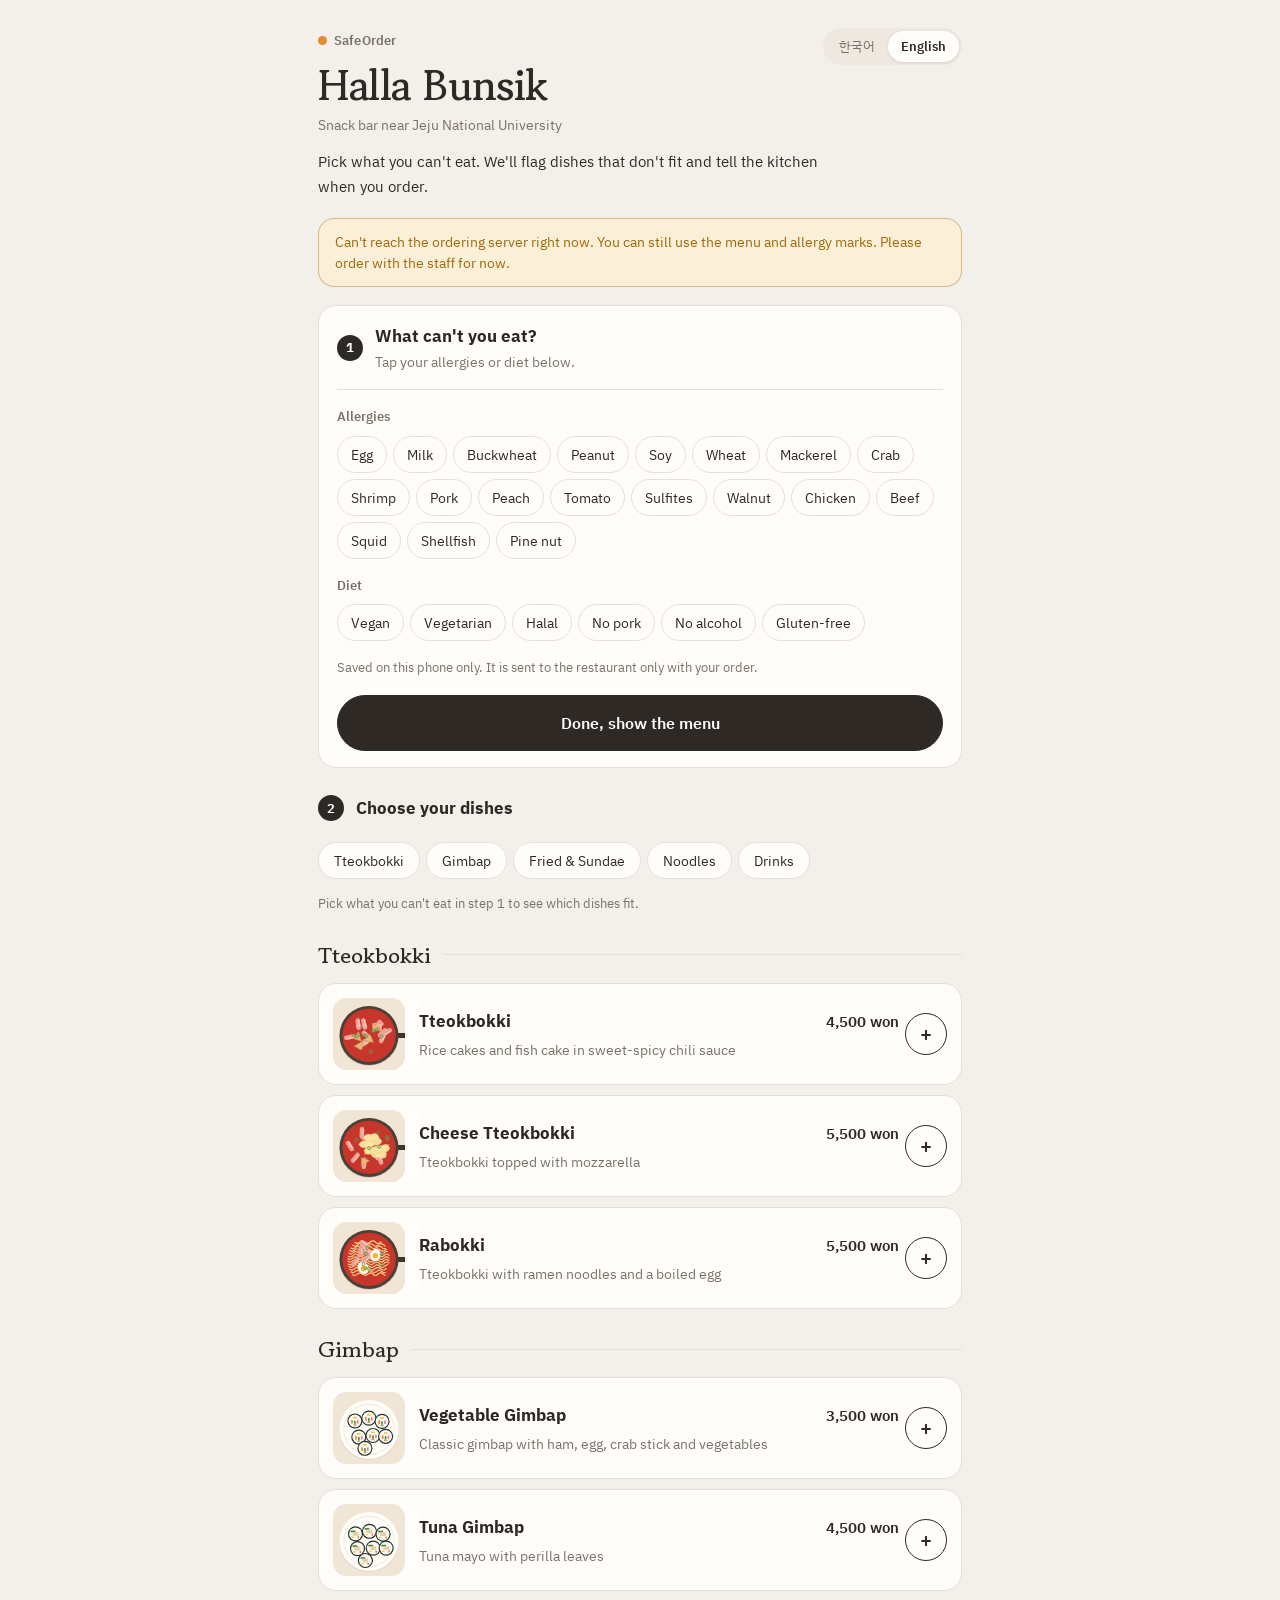
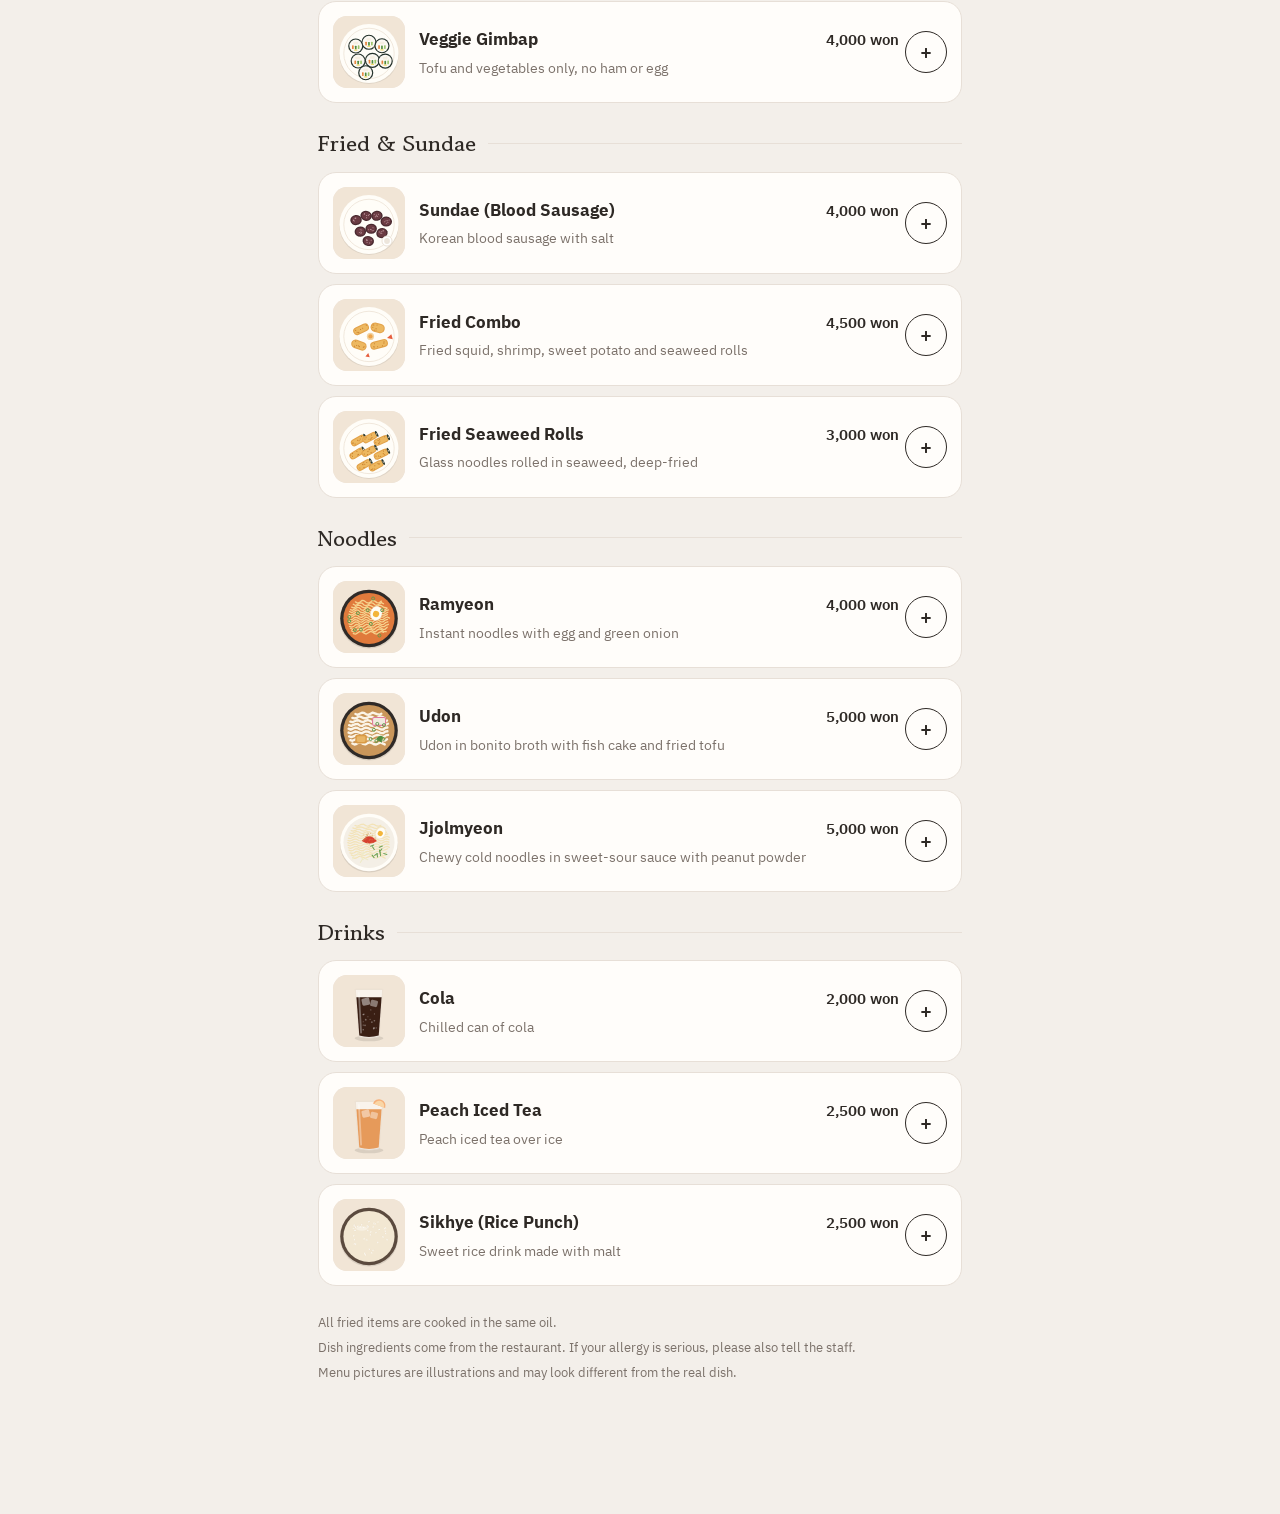
==== index.html @ b7d63e2d "style: 손님 화면 정리와 사용 순서 표시 - index.html, css/style.css: "1 못 먹는 것 고르기 → 2 메뉴 고르기" 단계 번호, "다 골랐어요" 버튼으" ====
<!doctype html>
<html lang="ko">
<head>
  <meta charset="utf-8">
  <meta name="viewport" content="width=device-width, initial-scale=1, viewport-fit=cover">
  <title>SafeOrder</title>
  <meta name="description" content="Order with your allergies and diet already on the ticket.">
  <link rel="preconnect" href="https://fonts.googleapis.com">
  <link rel="preconnect" href="https://fonts.gstatic.com" crossorigin>
  <link rel="stylesheet" href="https://fonts.googleapis.com/css2?family=Gowun+Batang:wght@400;700&family=IBM+Plex+Sans+KR:wght@400;500;600;700&display=swap">
  <link rel="stylesheet" href="css/style.css">
</head>
<body>
  <div class="wrap">
    <!-- 머리말: 가게 이름, 앱 이름, 언어 전환 (PRD #1, #6, #4-7) -->
    <header class="site-header">
      <div class="title-row">
        <div>
          <span class="brand">SafeOrder</span>
          <h1 id="storeName"></h1>
          <p class="store-desc" id="storeDesc"></p>
        </div>
        <div class="lang" role="group" aria-label="Language / 언어">
          <button type="button" data-lang="ko" aria-pressed="false">한국어</button>
          <button type="button" data-lang="en" aria-pressed="false">English</button>
        </div>
      </div>
      <p class="tagline" data-i18n="tagline"></p>
    </header>

    <!-- 12단계: 주문 서버에 연결이 안 될 때 안내 (PRD #7, Todo 12-2) -->
    <p class="server-note" id="serverNote" role="status" data-i18n="serverDown" hidden></p>

    <!-- 1단계 화면: 못 먹는 것 고르기 (PRD #4-1, Todo 8-3). 다 고르면 접혀서 고른 것만 한 줄로 보임 -->
    <details class="panel rules" id="rulesBox">
      <summary>
        <span class="step" aria-hidden="true">1</span>
        <span class="rules-text">
          <span class="rules-title" data-i18n="myRules"></span>
          <span class="summary" id="ruleSummary"></span>
        </span>
        <span class="rules-edit" data-i18n="edit"></span>
      </summary>
      <div class="rules-body">
        <div class="chipset">
          <span class="lbl" data-i18n="allergies"></span>
          <div class="chips" id="allergyChips"></div>
        </div>
        <div class="chipset">
          <span class="lbl" data-i18n="diet"></span>
          <div class="chips" id="dietChips"></div>
        </div>
        <p class="hint" data-i18n="rulesHint"></p>
        <button type="button" class="btn primary big" id="rulesDone" data-i18n="rulesDone"></button>
      </div>
    </details>

    <!-- 11단계: 내 주문 상태 (PRD #4-6, Todo 11-5) -->
    <section class="panel my-orders" id="myOrders" aria-live="polite" hidden>
      <h2 data-i18n="myOrders"></h2>
      <ul id="myOrderList"></ul>
    </section>

    <!-- 2단계 화면: 메뉴 고르기 (PRD #4-2, Todo 8-2, 8-4, 8-5) -->
    <main id="menuArea">
      <h2 class="step-title"><span class="step" aria-hidden="true">2</span><span data-i18n="stepMenu"></span></h2>
      <div class="menu-tools">
        <nav class="cats" id="cats" aria-label="Categories"></nav>
      </div>
      <label class="only-safe" id="onlySafeWrap"><input type="checkbox" id="onlySafe" role="switch"> <span data-i18n="onlySafe"></span></label>
      <p class="hint" id="menuHint"></p>
      <div id="menu"></div>
    </main>

    <!-- 9단계: 아래 고정 장바구니 막대 -->
    <div class="cart-bar" id="cartBar" hidden>
      <span id="cartSum"></span>
      <button type="button" class="btn primary" id="openCart" data-i18n="viewCart"></button>
    </div>

    <!-- 9단계: 주문 확인 화면 -->
    <div class="sheet-bg" id="sheetBg" hidden></div>
    <section class="sheet" id="sheet" role="dialog" aria-modal="true" aria-labelledby="sheetTitle" hidden>
      <div class="sheet-head">
        <h2 id="sheetTitle" data-i18n="cartTitle"></h2>
        <button type="button" class="btn" id="closeCart" data-i18n="close"></button>
      </div>
      <div class="sheet-body">
        <!-- 자리 번호: 손님이 직접 넣음. QR 주소에 번호가 있으면 미리 채워 둠 (Todo 9-2 변경) -->
        <div class="field">
          <label for="tableNum" data-i18n="table"></label>
          <div class="table-input">
            <input id="tableNum" type="number" inputmode="numeric" min="1" max="50" step="1" autocomplete="off">
            <span class="unit" data-i18n="tableUnit"></span>
          </div>
          <p class="hint" id="tableHint"></p>
        </div>
        <ul class="cart-list" id="cartList"></ul>
        <p class="cart-total"><span data-i18n="total"></span> <b id="cartTotal"></b></p>
        <div class="send-box" id="sendBox"></div>
        <div class="bad-box" id="badBox" hidden>
          <p class="bad-title" data-i18n="badWarnTitle"></p>
          <ul id="badList"></ul>
          <label class="ack"><input type="checkbox" id="ack"> <span data-i18n="badWarnAck"></span></label>
        </div>
        <p class="warn-note" id="warnNote" data-i18n="warnNote" hidden></p>
        <div class="field">
          <label for="memo" data-i18n="memo"></label>
          <textarea id="memo" rows="2" maxlength="200"></textarea>
        </div>
        <p class="form-msg" id="formMsg" role="status"></p>
        <button type="button" class="btn primary big" id="placeOrder" data-i18n="placeOrder"></button>
      </div>
    </section>
    <div class="toast" id="toast" hidden></div>

    <footer>
      <p id="storeNote"></p>
      <p data-i18n="footer"></p>
      <p data-i18n="imgNote"></p>
    </footer>
  </div>

  <script src="js/restrictions.js"></script>
  <script src="js/i18n.js"></script>
  <script src="js/dictionary.js"></script>
  <script src="js/matcher.js"></script>
  <script src="js/menu.js"></script>
  <script src="js/app.js"></script>
</body>
</html>
---- css/style.css ----
/* =========================================================
   SafeOrder 스타일 (12단계에서 분위기를 새로 정함)
   - 주제: 제주의 작은 분식집 메뉴판. 따뜻하고 차분하게, 판정 색만 또렷하게
   - 바탕은 따뜻한 돌색, 글자와 기본 버튼은 현무암빛 갈색,
     포인트는 감귤색(고른 것, 브랜드), 판정은 동백 빨강 / 유채 노랑 / 이끼 초록
   - 글꼴: 가게 이름과 제목은 고운바탕(손글씨 같은 명조), 본문은 IBM Plex Sans KR
   - 색은 모두 변수(토큰)로 정의하고, 다크 모드에서는 값만 바꿈 (PRD #6)
   ========================================================= */
:root {
  --bg: #F3EFEA;          /* 페이지 배경: 따뜻한 돌색 */
  --surface: #FFFDFA;     /* 카드 배경 */
  --ink: #2E2925;         /* 본문 글자: 현무암빛 갈색 */
  --muted: #7B716A;       /* 보조 글자 */
  --line: #E7DFD7;        /* 테두리 */
  --accent: #2E2925;      /* 기본 버튼 (글자색과 같은 짙은 갈색) */
  --accent-ink: #FFFDFA;  /* 기본 버튼 위 글자 */
  --accent-soft: #EFE8E1;
  --citrus: #E58A2E;      /* 포인트: 감귤 */
  --citrus-soft: #FCEBD7;
  --citrus-ink: #8A4B12;
  --bad: #BF3A4B;         /* 판정: 못 먹음 (동백) */
  --bad-soft: #F9E4E6;
  --warn: #A06A0C;        /* 판정: 확인 필요 (유채) */
  --warn-soft: #FBEFD8;
  --ok: #3E7B57;          /* 판정: 괜찮음 (이끼) */
  --ok-soft: #E3F0E7;
  --mark: #FBE2B8;        /* 원문 강조 */
  --shadow: 0 10px 30px rgba(62, 44, 30, 0.14);
  --radius: 18px;
  --font-display: "Gowun Batang", "Noto Serif KR", serif;
  --font-body: "IBM Plex Sans KR", "Apple SD Gothic Neo", "Malgun Gothic", system-ui, sans-serif;
  color-scheme: light;
}
@media (prefers-color-scheme: dark) {
  :root {
    --bg: #1D1A17; --surface: #27231F; --ink: #F1EAE2; --muted: #A99E94; --line: #3A342E;
    --accent: #F1EAE2; --accent-ink: #1D1A17; --accent-soft: #322C27;
    --citrus: #F2A453; --citrus-soft: #3B2A18; --citrus-ink: #F6C28A;
    --bad: #F08A96; --bad-soft: #3B2125; --warn: #E6B65E; --warn-soft: #372B17;
    --ok: #86C99D; --ok-soft: #1F3326; --mark: #5A4220;
    --shadow: 0 10px 30px rgba(0, 0, 0, 0.45);
    color-scheme: dark;
  }
}

* { box-sizing: border-box; }
[hidden] { display: none !important; }
html { scroll-behavior: smooth; }
body {
  margin: 0;
  background: var(--bg);
  color: var(--ink);
  font-family: var(--font-body);
  font-size: 15px;
  line-height: 1.65;
  word-break: keep-all;
  overflow-wrap: anywhere;
  -webkit-font-smoothing: antialiased;
}
@media (prefers-reduced-motion: reduce) { html { scroll-behavior: auto; } }

/* 바깥 틀: 메뉴판은 휴대폰에서 주로 보므로 폭을 좁게 */
.wrap {
  max-width: 680px;
  margin: 0 auto;
  padding-block: 28px 128px;
  padding-left: max(18px, env(safe-area-inset-left, 0px));
  padding-right: max(18px, env(safe-area-inset-right, 0px));
  display: flex;
  flex-direction: column;
  gap: 18px;
}

/* 머리말: 가게 간판 */
.title-row { display: flex; justify-content: space-between; align-items: flex-start; gap: 12px; flex-wrap: wrap; }
.brand { display: inline-flex; align-items: center; gap: 7px; font-size: 13px; font-weight: 600; color: var(--muted); letter-spacing: 0.01em; }
.brand::before { content: ""; width: 9px; height: 9px; border-radius: 50%; background: var(--citrus); }
.site-header h1 { font-family: var(--font-display); font-weight: 700; font-size: clamp(32px, 9vw, 42px); line-height: 1.15; letter-spacing: -0.01em; margin: 8px 0 0; }
.store-desc { margin: 4px 0 0; color: var(--muted); font-size: 14px; }
.tagline { margin: 14px 0 0; color: var(--ink); font-size: 15px; max-width: 34em; }

/* 언어 전환 */
.lang { display: inline-flex; background: var(--accent-soft); border-radius: 999px; padding: 3px; }
.lang button { font: inherit; font-size: 13px; border: 0; background: transparent; color: var(--muted); padding: 5px 13px; border-radius: 999px; cursor: pointer; }
.lang button[aria-pressed="true"] { background: var(--surface); color: var(--ink); font-weight: 600; box-shadow: 0 1px 3px rgba(62, 44, 30, 0.12); }

/* 카드 */
.panel { background: var(--surface); border: 1px solid var(--line); border-radius: var(--radius); padding: 16px 18px; }
.hint { font-size: 13px; color: var(--muted); margin: 0; }
button:focus-visible, a:focus-visible, summary:focus-visible, input:focus-visible, textarea:focus-visible {
  outline: 2px solid var(--citrus); outline-offset: 2px;
}

/* 단계 번호: 1 못 먹는 것 고르기 → 2 메뉴 고르기 → 아래 막대에서 주문 (12단계에서 추가, 순서를 헷갈리지 않게) */
.step {
  flex: none; display: inline-flex; align-items: center; justify-content: center;
  width: 26px; height: 26px; border-radius: 50%; background: var(--ink); color: var(--surface);
  font-family: var(--font-body); font-size: 13px; font-weight: 700;
}

/* 1. 못 먹는 것 고르기 (접는 칸) */
.rules summary { cursor: pointer; list-style: none; display: flex; align-items: center; gap: 12px; }
.rules summary::-webkit-details-marker { display: none; }
.rules-text { display: flex; flex-direction: column; min-width: 0; flex: 1; }
.rules-title { font-weight: 700; font-size: 17px; }
.summary { font-size: 14px; color: var(--citrus-ink); font-weight: 600; }
.rules[open] .summary { color: var(--muted); font-weight: 400; }
.rules-edit { flex: none; font-size: 13.5px; font-weight: 600; color: var(--ink); padding: 6px 12px; border-radius: 999px; background: var(--accent-soft); }
.rules[open] .rules-edit { display: none; }
.rules-body { display: flex; flex-direction: column; gap: 16px; margin-top: 16px; padding-top: 16px; border-top: 1px solid var(--line); }
.chipset { display: flex; flex-direction: column; gap: 8px; }
.chipset .lbl { font-size: 13px; font-weight: 600; color: var(--muted); }
.chips { display: flex; flex-wrap: wrap; gap: 6px; }
.chip {
  font: inherit; font-size: 14px;
  border: 1px solid var(--line); background: var(--surface); color: var(--ink);
  border-radius: 999px; padding: 6px 13px; cursor: pointer;
  transition: background 0.15s, border-color 0.15s;
}
.chip:hover { border-color: var(--muted); }
.chip[aria-pressed="true"] { background: var(--ink); border-color: var(--ink); color: var(--surface); font-weight: 600; }
.chip[aria-pressed="true"]::before { content: "✓ "; }

/* 2. 메뉴 고르기 */
.step-title { display: flex; align-items: center; gap: 12px; margin: 8px 0 12px; font-size: 17px; font-weight: 700; }
.menu-tools {
  position: sticky; top: 0; z-index: 10; margin: 0 -18px; padding: 8px 18px;
  background: color-mix(in srgb, var(--bg) 92%, transparent); backdrop-filter: blur(6px);
}
.cats { display: flex; gap: 6px; overflow-x: auto; scrollbar-width: none; }
.cats::-webkit-scrollbar { display: none; }
.cats a { flex: none; font-size: 14px; color: var(--ink); text-decoration: none; background: var(--surface); border: 1px solid var(--line); border-radius: 999px; padding: 6px 15px; }
.cats a:hover { border-color: var(--ink); }
.only-safe { display: flex; align-items: center; gap: 10px; margin: 8px 0 4px; font-size: 14px; cursor: pointer; }
.only-safe input { appearance: none; -webkit-appearance: none; flex: none; width: 40px; height: 24px; border-radius: 999px; background: var(--line); position: relative; cursor: pointer; transition: background 0.15s; margin: 0; }
.only-safe input::after { content: ""; position: absolute; top: 3px; left: 3px; width: 18px; height: 18px; border-radius: 50%; background: #fff; transition: transform 0.15s; box-shadow: 0 1px 2px rgba(0,0,0,.2); }
.only-safe input:checked { background: var(--ok); }
.only-safe input:checked::after { transform: translateX(16px); }
#menuHint { margin: 6px 0 0; }

/* 메뉴: 분류 제목은 메뉴판처럼 명조 + 가는 선 */
.cat { display: flex; flex-direction: column; gap: 10px; margin-top: 18px; scroll-margin-top: 64px; }
.cat h2 { font-family: var(--font-display); font-weight: 700; font-size: 22px; margin: 4px 0 0; display: flex; align-items: center; gap: 12px; }
.cat h2::after { content: ""; flex: 1; height: 1px; background: var(--line); }
.item { background: var(--surface); border: 1px solid var(--line); border-radius: var(--radius); overflow: hidden; display: grid; grid-template-columns: minmax(0, 1fr) auto; transition: border-color 0.15s; }
.item .detail { grid-column: 1 / -1; }
.item.open { border-color: var(--muted); }
.item-head {
  all: unset; box-sizing: border-box; width: 100%; cursor: pointer;
  display: grid; grid-template-columns: minmax(0, 1fr); gap: 14px; padding: 14px 6px 14px 14px; align-items: center;
}
.item-head.has-img { grid-template-columns: auto minmax(0, 1fr); }
.thumb { width: 72px; height: 72px; border-radius: 14px; object-fit: cover; background: var(--accent-soft); }
.item-main { display: flex; flex-direction: column; gap: 4px; min-width: 0; }
.item-top { display: flex; justify-content: space-between; align-items: baseline; gap: 8px; }
.item-name { font-weight: 700; font-size: 16.5px; }
.price { font-weight: 600; font-variant-numeric: tabular-nums; white-space: nowrap; }
.item-sub { font-size: 13.5px; color: var(--muted); display: -webkit-box; -webkit-line-clamp: 1; -webkit-box-orient: vertical; overflow: hidden; }
/* 판정 한 줄: 못 먹음/확인 필요는 색 상자 안에 걸린 원재료까지, 괜찮음은 초록 글자만 */
.verdict { align-self: flex-start; font-size: 13px; margin-top: 2px; border-radius: 8px; padding: 3px 9px; }
.verdict b { font-weight: 700; margin-right: 2px; }
.verdict.bad { background: var(--bad-soft); color: var(--bad); }
.verdict.warn { background: var(--warn-soft); color: var(--warn); }
.verdict.ok { color: var(--ok); font-weight: 600; padding: 0; }
.item.bad .thumb, .item.bad .item-name, .item.bad .price, .item.bad .item-sub { opacity: 0.55; }
.item.bad .thumb { filter: grayscale(0.6); }
.detail-img { width: min(100%, 260px); aspect-ratio: 1; object-fit: cover; border-radius: 18px; margin: 14px auto 0; display: block; background: var(--accent-soft); }
.alt-name { margin: 10px 0 0; font-family: var(--font-display); font-weight: 700; font-size: 19px; }
.intro { margin: 0; font-size: 14.5px; line-height: 1.75; }

/* 메뉴 자세히 (8-5) */
.detail { padding: 2px 16px 16px; display: flex; flex-direction: column; gap: 6px; border-top: 1px dashed var(--line); }
.detail h4 { margin: 12px 0 0; font-size: 13px; font-weight: 600; color: var(--muted); }
.ingr { margin: 0; font-size: 14px; line-height: 1.9; }
.ingr mark { border-radius: 4px; padding: 0 3px; }
.ingr mark.x { background: var(--bad-soft); color: var(--bad); font-weight: 600; }
.ingr mark.w { background: var(--warn-soft); color: var(--warn); font-weight: 600; }
.reasons { list-style: none; margin: 0; padding: 0; display: flex; flex-direction: column; gap: 8px; }
.reason { display: grid; grid-template-columns: 8px minmax(0, 1fr); gap: 10px; align-items: start; }
.reason .dot { width: 8px; height: 8px; border-radius: 50%; margin-top: 8px; }
.reason.bad .dot { background: var(--bad); }
.reason.warn .dot { background: var(--warn); }
.reason .what { font-weight: 600; font-size: 14px; }
.reason .why { font-size: 13px; color: var(--muted); }
.kterm { font-weight: 600; background: var(--mark); color: var(--ink); padding: 0 5px; border-radius: 4px; }

footer { font-size: 12.5px; color: var(--muted); margin-top: 8px; }
footer p { margin: 0 0 4px; }

/* =========================================================
   9단계: 담기 버튼, 장바구니 막대, 주문 확인 화면
   ========================================================= */
.add {
  font: inherit; font-size: 20px; font-weight: 500; line-height: 1; cursor: pointer;
  align-self: center; margin-right: 14px; width: 42px; height: 42px; padding: 0;
  border-radius: 50%; border: 1px solid var(--ink); background: transparent; color: var(--ink);
  display: inline-flex; align-items: center; justify-content: center;
  transition: background 0.15s, color 0.15s;
}
.add:hover { background: var(--accent-soft); }
.add .qty { font-size: 16px; font-weight: 700; }
.item .add:has(.qty) { background: var(--citrus); border-color: var(--citrus); color: #2E2018; }
.btn {
  font: inherit; font-size: 14px; cursor: pointer; border-radius: 999px; padding: 7px 14px;
  border: 1px solid var(--line); background: var(--surface); color: var(--ink);
}
.btn:hover { border-color: var(--muted); }
.btn.primary { background: var(--accent); border-color: var(--accent); color: var(--accent-ink); font-weight: 600; }
.btn.big { width: 100%; padding: 14px; font-size: 16px; }
.btn.link { border: 0; background: transparent; color: var(--muted); text-decoration: underline; text-underline-offset: 3px; }
.btn:disabled { opacity: 0.45; cursor: not-allowed; }

/* 장바구니 막대: 아래에 떠 있는 둥근 막대 */
.cart-bar {
  position: fixed; z-index: 20;
  left: max(12px, env(safe-area-inset-left, 0px)); right: max(12px, env(safe-area-inset-right, 0px));
  bottom: calc(12px + env(safe-area-inset-bottom, 0px));
  max-width: 656px; margin: 0 auto;
  display: flex; justify-content: space-between; align-items: center; gap: 12px;
  background: var(--accent); color: var(--accent-ink);
  border-radius: 999px; padding: 8px 8px 8px 22px; box-shadow: var(--shadow);
  font-weight: 600;
}
.cart-bar .btn.primary { background: var(--citrus); border-color: var(--citrus); color: #2E2018; padding: 10px 20px; }

.sheet-bg { position: fixed; inset: 0; background: rgba(36, 26, 18, 0.42); z-index: 30; }
.sheet {
  position: fixed; left: 0; right: 0; bottom: 0; z-index: 31;
  max-width: 680px; margin: 0 auto; max-height: 90vh; overflow-y: auto;
  background: var(--surface); border-radius: 26px 26px 0 0; box-shadow: var(--shadow);
  padding-bottom: env(safe-area-inset-bottom, 0px);
}
.sheet-head { display: flex; justify-content: space-between; align-items: center; padding: 22px 20px 14px; border-bottom: 1px solid var(--line); position: sticky; top: 0; background: var(--surface); z-index: 1; }
.sheet-head::before { content: ""; position: absolute; top: 8px; left: 50%; width: 40px; height: 4px; margin-left: -20px; border-radius: 4px; background: var(--line); }
.sheet-head h2 { margin: 0; font-family: var(--font-display); font-weight: 700; font-size: 22px; }
.sheet-body { padding: 16px 20px 24px; display: flex; flex-direction: column; gap: 16px; }
body.no-scroll { overflow: hidden; }

.field { display: flex; flex-direction: column; gap: 6px; }
.field label { font-size: 13px; font-weight: 600; color: var(--muted); }
.field textarea { font: inherit; font-size: 15px; padding: 10px 12px; border: 1px solid var(--line); border-radius: 14px; background: var(--bg); color: var(--ink); width: 100%; resize: vertical; }

/* 자리 번호 입력: 크게, 숫자만 */
.table-input { display: flex; align-items: baseline; gap: 8px; }
.table-input input {
  width: 120px; font-family: var(--font-display); font-weight: 700; font-size: 30px; line-height: 1.2; text-align: center;
  padding: 6px 10px; border: 1.5px solid var(--line); border-radius: 16px; background: var(--bg); color: var(--ink);
  -moz-appearance: textfield; appearance: textfield;
}
.table-input input::-webkit-outer-spin-button, .table-input input::-webkit-inner-spin-button { -webkit-appearance: none; margin: 0; }
.table-input input:focus { border-color: var(--citrus); outline: none; box-shadow: 0 0 0 3px var(--citrus-soft); }
.table-input input.bad { border-color: var(--bad); }
.table-input .unit { font-family: var(--font-display); font-size: 20px; font-weight: 700; }

.cart-list { list-style: none; margin: 0; padding: 0; display: flex; flex-direction: column; }
.cart-row { padding: 12px 0; border-bottom: 1px solid var(--line); display: flex; flex-direction: column; gap: 8px; }
.cart-row.bad .cr-name { color: var(--bad); }
.cr-main { display: flex; align-items: center; gap: 8px; }
.cr-name { font-weight: 600; }
.cr-price { margin-left: auto; font-variant-numeric: tabular-nums; }
.stepper { display: flex; align-items: center; gap: 8px; }
.stepper .btn { padding: 2px 13px; font-size: 16px; }
.qty-num { min-width: 1.5em; text-align: center; font-weight: 600; }
.cart-list .empty { color: var(--muted); padding: 10px 0; }
.cart-total { margin: 0; display: flex; justify-content: space-between; align-items: baseline; font-size: 16px; }
.cart-total b { font-family: var(--font-display); font-size: 22px; }

.send-box { background: var(--citrus-soft); border-radius: 16px; padding: 12px 14px; }
.send-title { margin: 0 0 8px; font-size: 13px; font-weight: 600; color: var(--citrus-ink); }
.send-list { margin: 0; display: flex; flex-wrap: wrap; gap: 6px; }
.chip.on { background: var(--surface); border-color: var(--citrus); color: var(--citrus-ink); font-weight: 600; cursor: default; }
.bad-box { background: var(--bad-soft); border: 1px solid var(--bad); border-radius: 16px; padding: 12px 14px; }
.bad-title { margin: 0 0 4px; color: var(--bad); font-weight: 700; }
.bad-box ul { margin: 0 0 8px; padding-left: 18px; font-size: 14px; }
.ack { display: flex; gap: 8px; align-items: flex-start; font-size: 14px; cursor: pointer; }
.ack input { accent-color: var(--bad); margin-top: 4px; }
.warn-note { margin: 0; font-size: 13.5px; color: var(--warn); background: var(--warn-soft); border-radius: 14px; padding: 10px 14px; }
.form-msg { margin: 0; font-size: 14px; color: var(--muted); }
.form-msg:empty { display: none; }
.form-msg.err { color: var(--bad); font-weight: 500; }

.toast {
  position: fixed; left: 50%; transform: translateX(-50%); z-index: 40;
  bottom: calc(86px + env(safe-area-inset-bottom, 0px));
  background: var(--ink); color: var(--bg); padding: 10px 18px; border-radius: 999px; font-size: 14px;
  max-width: calc(100% - 32px); box-shadow: var(--shadow);
}

/* 11단계: 내 주문 상태 */
.my-orders h2 { margin: 0 0 8px; font-family: var(--font-display); font-weight: 700; font-size: 19px; }
.my-orders ul { list-style: none; margin: 0; padding: 0; display: flex; flex-direction: column; gap: 10px; }
.mo { display: flex; justify-content: space-between; align-items: center; gap: 10px; }
.mo + .mo { padding-top: 10px; border-top: 1px dashed var(--line); }
.mo > div { display: flex; flex-direction: column; min-width: 0; }
.mo-items { font-size: 13px; color: var(--muted); }
.mo-st { flex: none; font-size: 13px; font-weight: 600; padding: 4px 11px; border-radius: 999px; background: var(--accent-soft); color: var(--muted); }
.mo-st.new { background: var(--citrus-soft); color: var(--citrus-ink); }
.mo-st.confirmed { background: var(--warn-soft); color: var(--warn); }
.mo-st.done { background: var(--ok); color: var(--surface); }

/* 12단계: 주문 서버 연결 안내 (Todo 12-2) */
.server-note { margin: 0; padding: 12px 16px; border-radius: 16px; font-size: 14px; line-height: 1.55;
  color: var(--warn); background: var(--warn-soft); border: 1px solid color-mix(in srgb, var(--warn) 40%, transparent); }
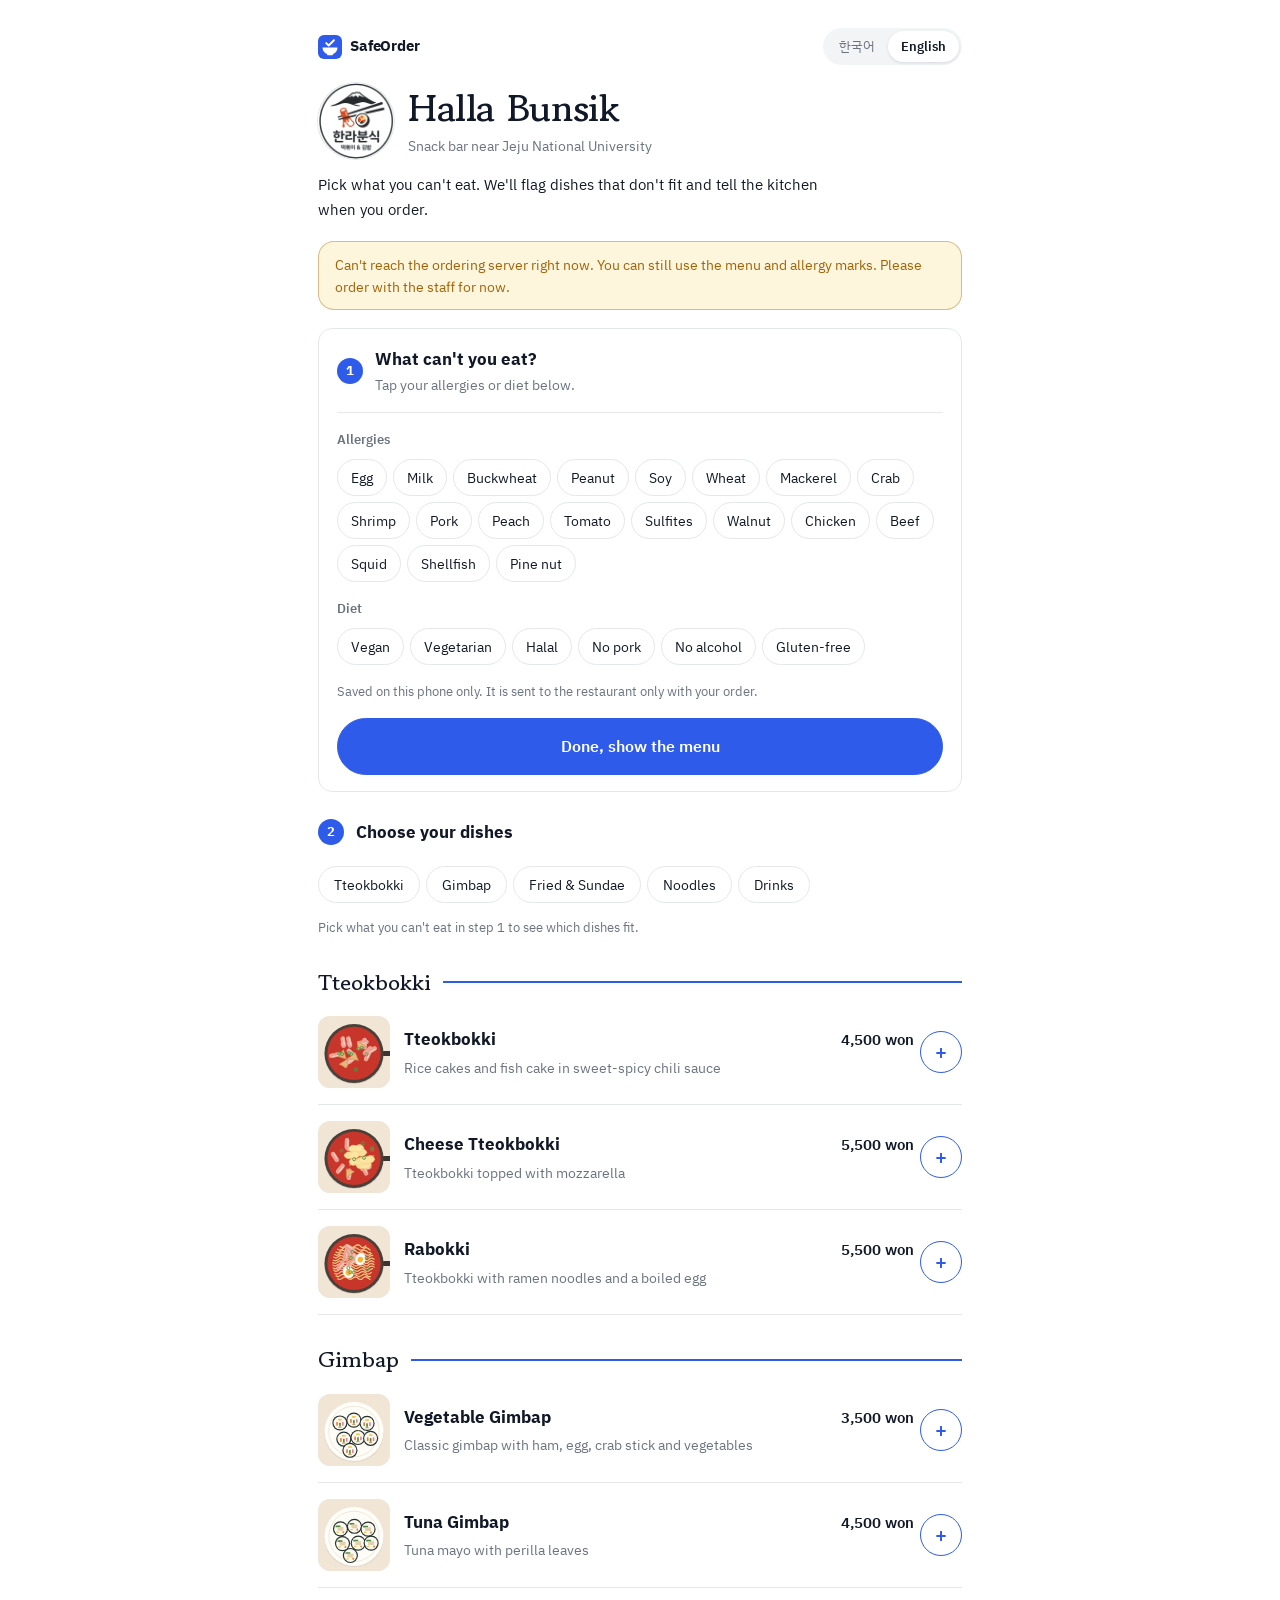
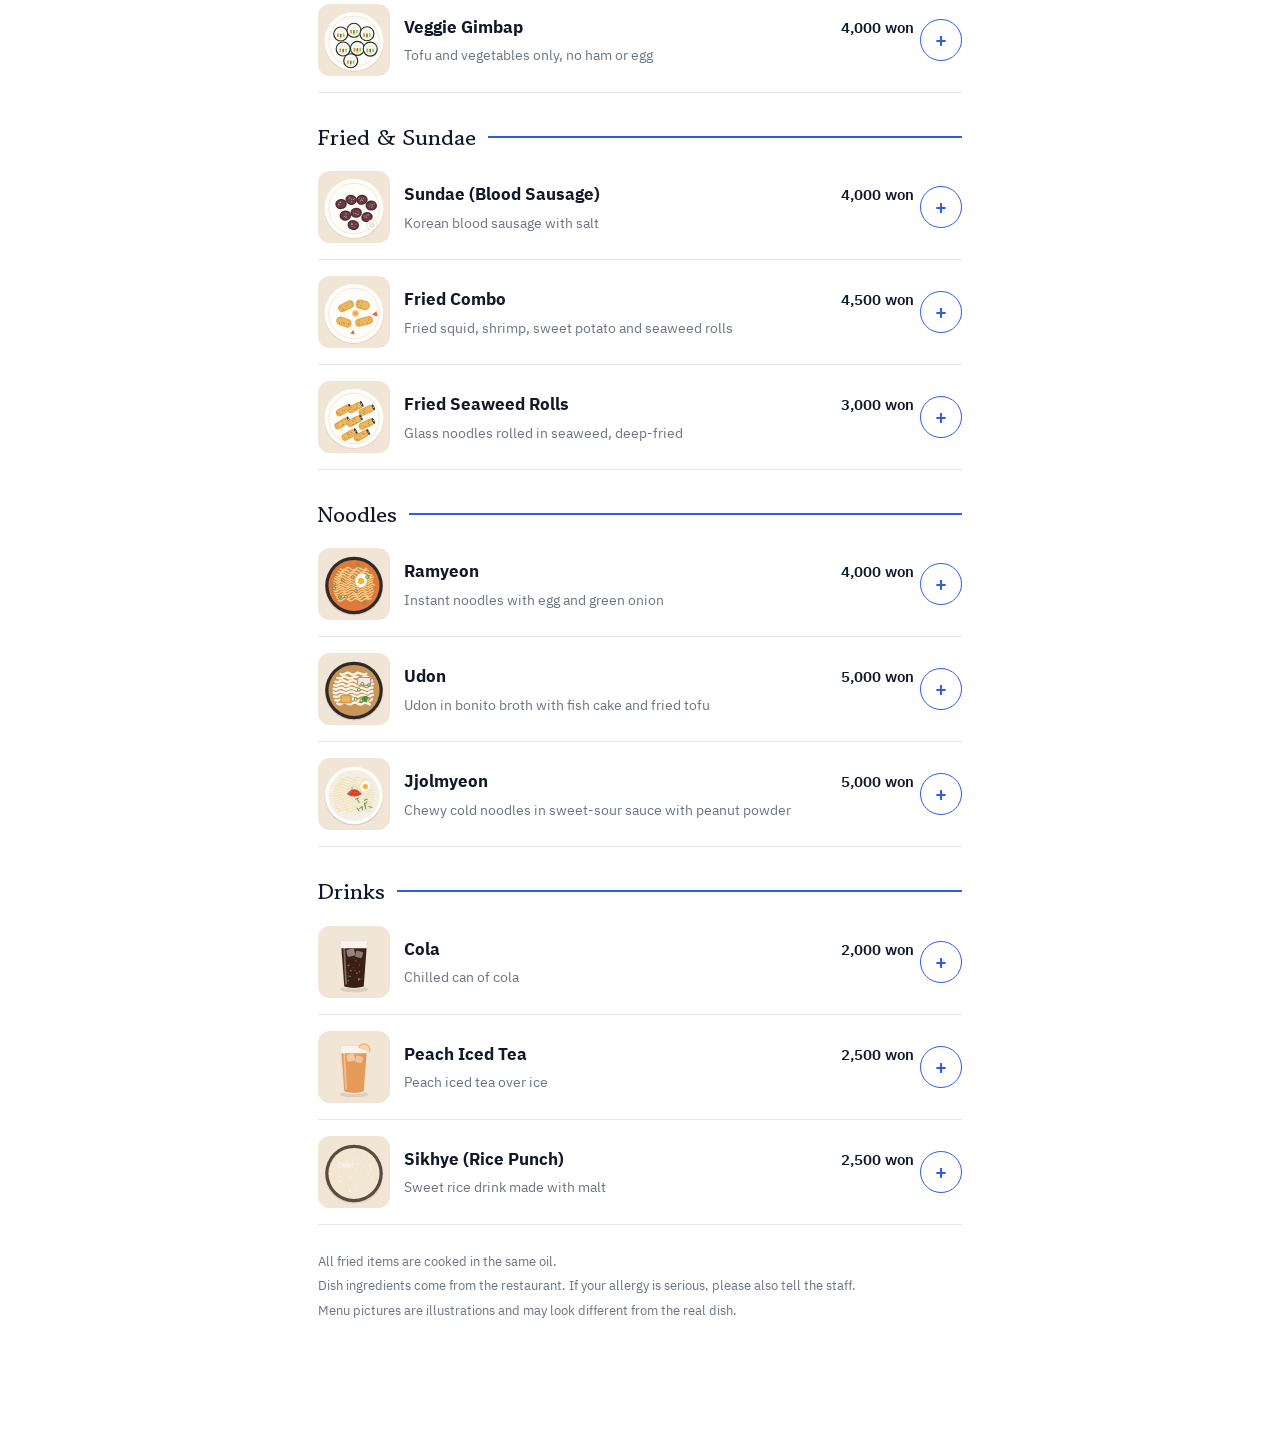
==== commit aa323616: "feat: 한라분식 로고와 SafeOrder 로고 추가 - images/logo-hallabunsik.png: 가게 원형 로고 (받은 이미지를 원형으로 잘라 바깥을 투명하게) - " ====
--- a/index.html
+++ b/index.html
@@ -4,6 +4,7 @@
   <meta charset="utf-8">
   <meta name="viewport" content="width=device-width, initial-scale=1, viewport-fit=cover">
   <title>SafeOrder</title>
+  <link rel="icon" href="images/logo-safeorder.svg" type="image/svg+xml">
   <meta name="description" content="Order with your allergies and diet already on the ticket.">
   <link rel="preconnect" href="https://fonts.googleapis.com">
   <link rel="preconnect" href="https://fonts.gstatic.com" crossorigin>
@@ -15,14 +16,18 @@
     <!-- 머리말: 가게 이름, 앱 이름, 언어 전환 (PRD #1, #6, #4-7) -->
     <header class="site-header">
       <div class="title-row">
-        <div>
-          <span class="brand">SafeOrder</span>
-          <h1 id="storeName"></h1>
-          <p class="store-desc" id="storeDesc"></p>
-        </div>
+        <span class="brand"><img src="images/logo-safeorder.svg" alt="" width="24" height="24">SafeOrder</span>
         <div class="lang" role="group" aria-label="Language / 언어">
           <button type="button" data-lang="ko" aria-pressed="false">한국어</button>
           <button type="button" data-lang="en" aria-pressed="false">English</button>
+        </div>
+      </div>
+      <!-- 가게 로고와 이름 (12-10) -->
+      <div class="store">
+        <img class="store-logo" src="images/logo-hallabunsik.png" alt="" width="76" height="76">
+        <div>
+          <h1 id="storeName"></h1>
+          <p class="store-desc" id="storeDesc"></p>
         </div>
       </div>
       <p class="tagline" data-i18n="tagline"></p>
--- a/css/style.css
+++ b/css/style.css
@@ -1,44 +1,40 @@
 /* =========================================================
-   SafeOrder 스타일 (12단계에서 분위기를 새로 정함)
-   - 주제: 제주의 작은 분식집 메뉴판. 따뜻하고 차분하게, 판정 색만 또렷하게
-   - 바탕은 따뜻한 돌색, 글자와 기본 버튼은 현무암빛 갈색,
-     포인트는 감귤색(고른 것, 브랜드), 판정은 동백 빨강 / 유채 노랑 / 이끼 초록
-   - 글꼴: 가게 이름과 제목은 고운바탕(손글씨 같은 명조), 본문은 IBM Plex Sans KR
+   SafeOrder 스타일 — 12-9 "순백 미니멀" (사용자가 시안 6개 중 고름)
+   - 흰 바탕에 카드 상자 없이 선으로만 구분, 포인트는 코발트 파랑 하나
+   - 색마다 뜻이 하나: 파랑 = 누르는 것(버튼, 고른 것), 빨강 = 못 먹음, 노랑 = 확인 필요, 초록 체크 = 괜찮음
+   - 글꼴: 가게 이름과 분류 제목은 고운바탕, 본문은 IBM Plex Sans KR
    - 색은 모두 변수(토큰)로 정의하고, 다크 모드에서는 값만 바꿈 (PRD #6)
    ========================================================= */
 :root {
-  --bg: #F3EFEA;          /* 페이지 배경: 따뜻한 돌색 */
-  --surface: #FFFDFA;     /* 카드 배경 */
-  --ink: #2E2925;         /* 본문 글자: 현무암빛 갈색 */
-  --muted: #7B716A;       /* 보조 글자 */
-  --line: #E7DFD7;        /* 테두리 */
-  --accent: #2E2925;      /* 기본 버튼 (글자색과 같은 짙은 갈색) */
-  --accent-ink: #FFFDFA;  /* 기본 버튼 위 글자 */
-  --accent-soft: #EFE8E1;
-  --citrus: #E58A2E;      /* 포인트: 감귤 */
-  --citrus-soft: #FCEBD7;
-  --citrus-ink: #8A4B12;
-  --bad: #BF3A4B;         /* 판정: 못 먹음 (동백) */
-  --bad-soft: #F9E4E6;
-  --warn: #A06A0C;        /* 판정: 확인 필요 (유채) */
-  --warn-soft: #FBEFD8;
-  --ok: #3E7B57;          /* 판정: 괜찮음 (이끼) */
-  --ok-soft: #E3F0E7;
-  --mark: #FBE2B8;        /* 원문 강조 */
-  --shadow: 0 10px 30px rgba(62, 44, 30, 0.14);
-  --radius: 18px;
+  --bg: #FFFFFF;          /* 페이지 배경 */
+  --surface: #FFFFFF;     /* 상자 배경 (바탕과 같음, 테두리로만 구분) */
+  --field: #F6F7F9;       /* 입력 칸, 연한 회색 바탕 */
+  --ink: #111827;         /* 본문 글자 */
+  --muted: #6B7280;       /* 보조 글자 */
+  --line: #E5E7EB;        /* 선 */
+  --accent: #2F5BEA;      /* 포인트: 코발트 파랑. 버튼과 고른 것에만 씀 */
+  --accent-ink: #FFFFFF;  /* 파랑 위 글자 */
+  --accent-soft: #EEF2FF; /* 연한 파랑 */
+  --bad: #D92D3F;         /* 판정: 못 먹음 */
+  --bad-soft: #FDECEE;
+  --warn: #A16207;        /* 판정: 확인 필요 */
+  --warn-soft: #FEF6DC;
+  --ok: #15803D;          /* 판정: 괜찮음 */
+  --ok-soft: #E7F6EC;
+  --mark: #F3F4F6;        /* 연한 회색 (원재료 이름 바탕, 언어 전환 바탕) */
+  --shadow: 0 8px 28px rgba(17, 24, 39, 0.12);
+  --radius: 14px;
   --font-display: "Gowun Batang", "Noto Serif KR", serif;
   --font-body: "IBM Plex Sans KR", "Apple SD Gothic Neo", "Malgun Gothic", system-ui, sans-serif;
   color-scheme: light;
 }
 @media (prefers-color-scheme: dark) {
   :root {
-    --bg: #1D1A17; --surface: #27231F; --ink: #F1EAE2; --muted: #A99E94; --line: #3A342E;
-    --accent: #F1EAE2; --accent-ink: #1D1A17; --accent-soft: #322C27;
-    --citrus: #F2A453; --citrus-soft: #3B2A18; --citrus-ink: #F6C28A;
-    --bad: #F08A96; --bad-soft: #3B2125; --warn: #E6B65E; --warn-soft: #372B17;
-    --ok: #86C99D; --ok-soft: #1F3326; --mark: #5A4220;
-    --shadow: 0 10px 30px rgba(0, 0, 0, 0.45);
+    --bg: #111318; --surface: #111318; --field: #1B1E25; --ink: #F3F4F6; --muted: #9CA3AF; --line: #2A2E37;
+    --accent: #7B97FF; --accent-ink: #0B1020; --accent-soft: #1C2440;
+    --bad: #FF7A88; --bad-soft: #3A1D22; --warn: #F2C55C; --warn-soft: #362C14;
+    --ok: #6FD39A; --ok-soft: #173123; --mark: #1F232B;
+    --shadow: 0 8px 28px rgba(0, 0, 0, 0.5);
     color-scheme: dark;
   }
 }
@@ -73,28 +69,32 @@
 
 /* 머리말: 가게 간판 */
 .title-row { display: flex; justify-content: space-between; align-items: flex-start; gap: 12px; flex-wrap: wrap; }
-.brand { display: inline-flex; align-items: center; gap: 7px; font-size: 13px; font-weight: 600; color: var(--muted); letter-spacing: 0.01em; }
-.brand::before { content: ""; width: 9px; height: 9px; border-radius: 50%; background: var(--citrus); }
-.site-header h1 { font-family: var(--font-display); font-weight: 700; font-size: clamp(32px, 9vw, 42px); line-height: 1.15; letter-spacing: -0.01em; margin: 8px 0 0; }
+.title-row { align-items: center; }
+.brand { display: inline-flex; align-items: center; gap: 8px; font-size: 15px; font-weight: 700; color: var(--ink); letter-spacing: -0.01em; }
+.brand img { width: 24px; height: 24px; display: block; }
+/* 가게 로고(12-10): 사장님이 준 원형 로고. 다크 모드에서도 흰 원이 그대로 보이게 둠 */
+.store { display: flex; align-items: center; gap: 14px; margin-top: 18px; }
+.store-logo { flex: none; width: 76px; height: 76px; border-radius: 50%; box-shadow: 0 0 0 1px var(--line); background: #fff; }
+.site-header h1 { font-family: var(--font-display); font-weight: 700; font-size: clamp(28px, 8vw, 38px); line-height: 1.15; letter-spacing: -0.01em; margin: 0; }
 .store-desc { margin: 4px 0 0; color: var(--muted); font-size: 14px; }
 .tagline { margin: 14px 0 0; color: var(--ink); font-size: 15px; max-width: 34em; }
 
 /* 언어 전환 */
-.lang { display: inline-flex; background: var(--accent-soft); border-radius: 999px; padding: 3px; }
+.lang { display: inline-flex; background: var(--mark); border-radius: 999px; padding: 3px; }
 .lang button { font: inherit; font-size: 13px; border: 0; background: transparent; color: var(--muted); padding: 5px 13px; border-radius: 999px; cursor: pointer; }
-.lang button[aria-pressed="true"] { background: var(--surface); color: var(--ink); font-weight: 600; box-shadow: 0 1px 3px rgba(62, 44, 30, 0.12); }
+.lang button[aria-pressed="true"] { background: var(--surface); color: var(--ink); font-weight: 600; box-shadow: 0 1px 3px rgba(17, 24, 39, 0.12); }
 
 /* 카드 */
 .panel { background: var(--surface); border: 1px solid var(--line); border-radius: var(--radius); padding: 16px 18px; }
 .hint { font-size: 13px; color: var(--muted); margin: 0; }
 button:focus-visible, a:focus-visible, summary:focus-visible, input:focus-visible, textarea:focus-visible {
-  outline: 2px solid var(--citrus); outline-offset: 2px;
+  outline: 2px solid var(--accent); outline-offset: 2px;
 }
 
 /* 단계 번호: 1 못 먹는 것 고르기 → 2 메뉴 고르기 → 아래 막대에서 주문 (12단계에서 추가, 순서를 헷갈리지 않게) */
 .step {
   flex: none; display: inline-flex; align-items: center; justify-content: center;
-  width: 26px; height: 26px; border-radius: 50%; background: var(--ink); color: var(--surface);
+  width: 26px; height: 26px; border-radius: 50%; background: var(--accent); color: var(--accent-ink);
   font-family: var(--font-body); font-size: 13px; font-weight: 700;
 }
 
@@ -103,9 +103,9 @@
 .rules summary::-webkit-details-marker { display: none; }
 .rules-text { display: flex; flex-direction: column; min-width: 0; flex: 1; }
 .rules-title { font-weight: 700; font-size: 17px; }
-.summary { font-size: 14px; color: var(--citrus-ink); font-weight: 600; }
+.summary { font-size: 14px; color: var(--ink); font-weight: 600; }
 .rules[open] .summary { color: var(--muted); font-weight: 400; }
-.rules-edit { flex: none; font-size: 13.5px; font-weight: 600; color: var(--ink); padding: 6px 12px; border-radius: 999px; background: var(--accent-soft); }
+.rules-edit { flex: none; font-size: 13.5px; font-weight: 600; color: var(--accent); padding: 6px 12px; border-radius: 999px; background: var(--accent-soft); }
 .rules[open] .rules-edit { display: none; }
 .rules-body { display: flex; flex-direction: column; gap: 16px; margin-top: 16px; padding-top: 16px; border-top: 1px solid var(--line); }
 .chipset { display: flex; flex-direction: column; gap: 8px; }
@@ -118,7 +118,7 @@
   transition: background 0.15s, border-color 0.15s;
 }
 .chip:hover { border-color: var(--muted); }
-.chip[aria-pressed="true"] { background: var(--ink); border-color: var(--ink); color: var(--surface); font-weight: 600; }
+.chip[aria-pressed="true"] { background: var(--accent); border-color: var(--accent); color: var(--accent-ink); font-weight: 600; }
 .chip[aria-pressed="true"]::before { content: "✓ "; }
 
 /* 2. 메뉴 고르기 */
@@ -130,27 +130,27 @@
 .cats { display: flex; gap: 6px; overflow-x: auto; scrollbar-width: none; }
 .cats::-webkit-scrollbar { display: none; }
 .cats a { flex: none; font-size: 14px; color: var(--ink); text-decoration: none; background: var(--surface); border: 1px solid var(--line); border-radius: 999px; padding: 6px 15px; }
-.cats a:hover { border-color: var(--ink); }
+.cats a:hover { border-color: var(--accent); color: var(--accent); }
 .only-safe { display: flex; align-items: center; gap: 10px; margin: 8px 0 4px; font-size: 14px; cursor: pointer; }
 .only-safe input { appearance: none; -webkit-appearance: none; flex: none; width: 40px; height: 24px; border-radius: 999px; background: var(--line); position: relative; cursor: pointer; transition: background 0.15s; margin: 0; }
 .only-safe input::after { content: ""; position: absolute; top: 3px; left: 3px; width: 18px; height: 18px; border-radius: 50%; background: #fff; transition: transform 0.15s; box-shadow: 0 1px 2px rgba(0,0,0,.2); }
-.only-safe input:checked { background: var(--ok); }
+.only-safe input:checked { background: var(--accent); }
 .only-safe input:checked::after { transform: translateX(16px); }
 #menuHint { margin: 6px 0 0; }
 
 /* 메뉴: 분류 제목은 메뉴판처럼 명조 + 가는 선 */
-.cat { display: flex; flex-direction: column; gap: 10px; margin-top: 18px; scroll-margin-top: 64px; }
+.cat { display: flex; flex-direction: column; gap: 0; margin-top: 22px; scroll-margin-top: 64px; }
 .cat h2 { font-family: var(--font-display); font-weight: 700; font-size: 22px; margin: 4px 0 0; display: flex; align-items: center; gap: 12px; }
-.cat h2::after { content: ""; flex: 1; height: 1px; background: var(--line); }
-.item { background: var(--surface); border: 1px solid var(--line); border-radius: var(--radius); overflow: hidden; display: grid; grid-template-columns: minmax(0, 1fr) auto; transition: border-color 0.15s; }
+.cat h2::after { content: ""; flex: 1; height: 2px; background: var(--accent); }
+.item { background: var(--surface); border-bottom: 1px solid var(--line); overflow: hidden; display: grid; grid-template-columns: minmax(0, 1fr) auto; transition: border-color 0.15s; }
 .item .detail { grid-column: 1 / -1; }
-.item.open { border-color: var(--muted); }
+.item.open { background: color-mix(in srgb, var(--mark) 45%, var(--surface)); }
 .item-head {
   all: unset; box-sizing: border-box; width: 100%; cursor: pointer;
-  display: grid; grid-template-columns: minmax(0, 1fr); gap: 14px; padding: 14px 6px 14px 14px; align-items: center;
+  display: grid; grid-template-columns: minmax(0, 1fr); gap: 14px; padding: 16px 6px 16px 0; align-items: center;
 }
 .item-head.has-img { grid-template-columns: auto minmax(0, 1fr); }
-.thumb { width: 72px; height: 72px; border-radius: 14px; object-fit: cover; background: var(--accent-soft); }
+.thumb { width: 72px; height: 72px; border-radius: 12px; object-fit: cover; background: var(--accent-soft); }
 .item-main { display: flex; flex-direction: column; gap: 4px; min-width: 0; }
 .item-top { display: flex; justify-content: space-between; align-items: baseline; gap: 8px; }
 .item-name { font-weight: 700; font-size: 16.5px; }
@@ -159,9 +159,10 @@
 /* 판정 한 줄: 못 먹음/확인 필요는 색 상자 안에 걸린 원재료까지, 괜찮음은 초록 글자만 */
 .verdict { align-self: flex-start; font-size: 13px; margin-top: 2px; border-radius: 8px; padding: 3px 9px; }
 .verdict b { font-weight: 700; margin-right: 2px; }
-.verdict.bad { background: var(--bad-soft); color: var(--bad); }
+.verdict.bad { background: var(--bad); color: var(--surface); }
 .verdict.warn { background: var(--warn-soft); color: var(--warn); }
-.verdict.ok { color: var(--ok); font-weight: 600; padding: 0; }
+.verdict.ok { color: var(--muted); font-weight: 500; padding: 0; }
+.verdict.ok::first-letter { color: var(--ok); }
 .item.bad .thumb, .item.bad .item-name, .item.bad .price, .item.bad .item-sub { opacity: 0.55; }
 .item.bad .thumb { filter: grayscale(0.6); }
 .detail-img { width: min(100%, 260px); aspect-ratio: 1; object-fit: cover; border-radius: 18px; margin: 14px auto 0; display: block; background: var(--accent-soft); }
@@ -169,7 +170,7 @@
 .intro { margin: 0; font-size: 14.5px; line-height: 1.75; }
 
 /* 메뉴 자세히 (8-5) */
-.detail { padding: 2px 16px 16px; display: flex; flex-direction: column; gap: 6px; border-top: 1px dashed var(--line); }
+.detail { padding: 2px 0 18px; display: flex; flex-direction: column; gap: 6px; }
 .detail h4 { margin: 12px 0 0; font-size: 13px; font-weight: 600; color: var(--muted); }
 .ingr { margin: 0; font-size: 14px; line-height: 1.9; }
 .ingr mark { border-radius: 4px; padding: 0 3px; }
@@ -192,14 +193,14 @@
    ========================================================= */
 .add {
   font: inherit; font-size: 20px; font-weight: 500; line-height: 1; cursor: pointer;
-  align-self: center; margin-right: 14px; width: 42px; height: 42px; padding: 0;
-  border-radius: 50%; border: 1px solid var(--ink); background: transparent; color: var(--ink);
+  align-self: center; margin-right: 0; width: 42px; height: 42px; padding: 0;
+  border-radius: 50%; border: 1.5px solid var(--accent); background: transparent; color: var(--accent);
   display: inline-flex; align-items: center; justify-content: center;
   transition: background 0.15s, color 0.15s;
 }
 .add:hover { background: var(--accent-soft); }
 .add .qty { font-size: 16px; font-weight: 700; }
-.item .add:has(.qty) { background: var(--citrus); border-color: var(--citrus); color: #2E2018; }
+.item .add:has(.qty) { background: var(--accent); border-color: var(--accent); color: var(--accent-ink); }
 .btn {
   font: inherit; font-size: 14px; cursor: pointer; border-radius: 999px; padding: 7px 14px;
   border: 1px solid var(--line); background: var(--surface); color: var(--ink);
@@ -221,9 +222,9 @@
   border-radius: 999px; padding: 8px 8px 8px 22px; box-shadow: var(--shadow);
   font-weight: 600;
 }
-.cart-bar .btn.primary { background: var(--citrus); border-color: var(--citrus); color: #2E2018; padding: 10px 20px; }
-
-.sheet-bg { position: fixed; inset: 0; background: rgba(36, 26, 18, 0.42); z-index: 30; }
+.cart-bar .btn.primary { background: var(--accent-ink); border-color: var(--accent-ink); color: var(--accent); padding: 10px 20px; }
+
+.sheet-bg { position: fixed; inset: 0; background: rgba(17, 24, 39, 0.42); z-index: 30; }
 .sheet {
   position: fixed; left: 0; right: 0; bottom: 0; z-index: 31;
   max-width: 680px; margin: 0 auto; max-height: 90vh; overflow-y: auto;
@@ -238,17 +239,17 @@
 
 .field { display: flex; flex-direction: column; gap: 6px; }
 .field label { font-size: 13px; font-weight: 600; color: var(--muted); }
-.field textarea { font: inherit; font-size: 15px; padding: 10px 12px; border: 1px solid var(--line); border-radius: 14px; background: var(--bg); color: var(--ink); width: 100%; resize: vertical; }
+.field textarea { font: inherit; font-size: 15px; padding: 10px 12px; border: 1px solid var(--line); border-radius: 12px; background: var(--field); color: var(--ink); width: 100%; resize: vertical; }
 
 /* 자리 번호 입력: 크게, 숫자만 */
 .table-input { display: flex; align-items: baseline; gap: 8px; }
 .table-input input {
   width: 120px; font-family: var(--font-display); font-weight: 700; font-size: 30px; line-height: 1.2; text-align: center;
-  padding: 6px 10px; border: 1.5px solid var(--line); border-radius: 16px; background: var(--bg); color: var(--ink);
+  padding: 6px 10px; border: 1.5px solid var(--line); border-radius: 14px; background: var(--field); color: var(--ink);
   -moz-appearance: textfield; appearance: textfield;
 }
 .table-input input::-webkit-outer-spin-button, .table-input input::-webkit-inner-spin-button { -webkit-appearance: none; margin: 0; }
-.table-input input:focus { border-color: var(--citrus); outline: none; box-shadow: 0 0 0 3px var(--citrus-soft); }
+.table-input input:focus { border-color: var(--accent); outline: none; box-shadow: 0 0 0 3px var(--accent-soft); }
 .table-input input.bad { border-color: var(--bad); }
 .table-input .unit { font-family: var(--font-display); font-size: 20px; font-weight: 700; }
 
@@ -265,10 +266,10 @@
 .cart-total { margin: 0; display: flex; justify-content: space-between; align-items: baseline; font-size: 16px; }
 .cart-total b { font-family: var(--font-display); font-size: 22px; }
 
-.send-box { background: var(--citrus-soft); border-radius: 16px; padding: 12px 14px; }
-.send-title { margin: 0 0 8px; font-size: 13px; font-weight: 600; color: var(--citrus-ink); }
+.send-box { background: var(--accent-soft); border-radius: 16px; padding: 12px 14px; }
+.send-title { margin: 0 0 8px; font-size: 13px; font-weight: 600; color: var(--accent); }
 .send-list { margin: 0; display: flex; flex-wrap: wrap; gap: 6px; }
-.chip.on { background: var(--surface); border-color: var(--citrus); color: var(--citrus-ink); font-weight: 600; cursor: default; }
+.chip.on { background: var(--surface); border-color: var(--line); color: var(--ink); font-weight: 600; cursor: default; }
 .bad-box { background: var(--bad-soft); border: 1px solid var(--bad); border-radius: 16px; padding: 12px 14px; }
 .bad-title { margin: 0 0 4px; color: var(--bad); font-weight: 700; }
 .bad-box ul { margin: 0 0 8px; padding-left: 18px; font-size: 14px; }
@@ -282,7 +283,7 @@
 .toast {
   position: fixed; left: 50%; transform: translateX(-50%); z-index: 40;
   bottom: calc(86px + env(safe-area-inset-bottom, 0px));
-  background: var(--ink); color: var(--bg); padding: 10px 18px; border-radius: 999px; font-size: 14px;
+  background: var(--ink); color: var(--surface); padding: 10px 18px; border-radius: 999px; font-size: 14px;
   max-width: calc(100% - 32px); box-shadow: var(--shadow);
 }
 
@@ -294,8 +295,8 @@
 .mo > div { display: flex; flex-direction: column; min-width: 0; }
 .mo-items { font-size: 13px; color: var(--muted); }
 .mo-st { flex: none; font-size: 13px; font-weight: 600; padding: 4px 11px; border-radius: 999px; background: var(--accent-soft); color: var(--muted); }
-.mo-st.new { background: var(--citrus-soft); color: var(--citrus-ink); }
-.mo-st.confirmed { background: var(--warn-soft); color: var(--warn); }
+.mo-st.new { background: var(--accent-soft); color: var(--accent); }
+.mo-st.confirmed { background: var(--accent); color: var(--accent-ink); }
 .mo-st.done { background: var(--ok); color: var(--surface); }
 
 /* 12단계: 주문 서버 연결 안내 (Todo 12-2) */
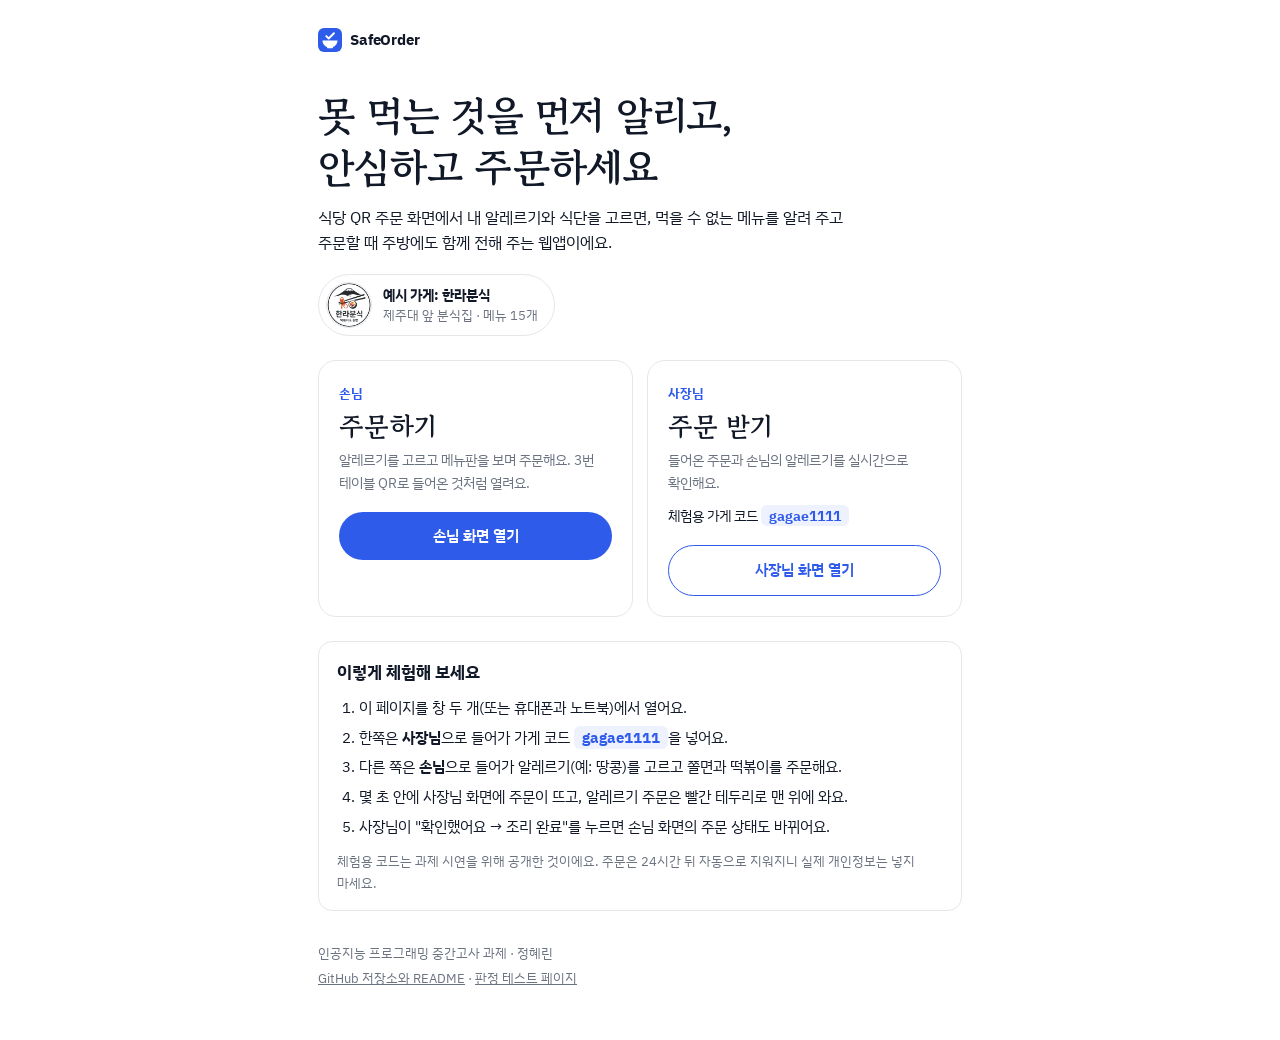
==== commit 82b5cde9: "feat: 처음 화면에서 손님/사장님 고르기와 체험용 가게 코드 안내 - index.html, css/home.css: 새 처음 화면 (앱 소개, 손님 주문하기 / 사장님 주문 받" ====
--- a/index.html
+++ b/index.html
@@ -1,136 +1,69 @@
 <!doctype html>
+<!-- 처음 화면 (12-11): 손님 주문하기 / 사장님 화면 중 고르기. 평가하시는 분이 한 주소에서 두 화면을 모두 볼 수 있게 함 -->
 <html lang="ko">
 <head>
   <meta charset="utf-8">
   <meta name="viewport" content="width=device-width, initial-scale=1, viewport-fit=cover">
-  <title>SafeOrder</title>
+  <title>SafeOrder · 한라분식</title>
+  <meta name="description" content="알레르기·식단을 미리 알리고 주문하는 식당 QR 주문 웹앱">
   <link rel="icon" href="images/logo-safeorder.svg" type="image/svg+xml">
-  <meta name="description" content="Order with your allergies and diet already on the ticket.">
+  <script>
+    // 예전 QR 주소(…/?table=3)로 들어오면 손님 화면으로 바로 보냄
+    if (/[?&]table=/.test(location.search)) location.replace("order.html" + location.search);
+  </script>
   <link rel="preconnect" href="https://fonts.googleapis.com">
   <link rel="preconnect" href="https://fonts.gstatic.com" crossorigin>
   <link rel="stylesheet" href="https://fonts.googleapis.com/css2?family=Gowun+Batang:wght@400;700&family=IBM+Plex+Sans+KR:wght@400;500;600;700&display=swap">
   <link rel="stylesheet" href="css/style.css">
+  <link rel="stylesheet" href="css/home.css">
 </head>
 <body>
-  <div class="wrap">
-    <!-- 머리말: 가게 이름, 앱 이름, 언어 전환 (PRD #1, #6, #4-7) -->
-    <header class="site-header">
-      <div class="title-row">
-        <span class="brand"><img src="images/logo-safeorder.svg" alt="" width="24" height="24">SafeOrder</span>
-        <div class="lang" role="group" aria-label="Language / 언어">
-          <button type="button" data-lang="ko" aria-pressed="false">한국어</button>
-          <button type="button" data-lang="en" aria-pressed="false">English</button>
-        </div>
-      </div>
-      <!-- 가게 로고와 이름 (12-10) -->
-      <div class="store">
-        <img class="store-logo" src="images/logo-hallabunsik.png" alt="" width="76" height="76">
-        <div>
-          <h1 id="storeName"></h1>
-          <p class="store-desc" id="storeDesc"></p>
-        </div>
-      </div>
-      <p class="tagline" data-i18n="tagline"></p>
+  <div class="wrap home">
+    <header class="title-row">
+      <span class="brand"><img src="images/logo-safeorder.svg" alt="" width="24" height="24">SafeOrder</span>
     </header>
 
-    <!-- 12단계: 주문 서버에 연결이 안 될 때 안내 (PRD #7, Todo 12-2) -->
-    <p class="server-note" id="serverNote" role="status" data-i18n="serverDown" hidden></p>
-
-    <!-- 1단계 화면: 못 먹는 것 고르기 (PRD #4-1, Todo 8-3). 다 고르면 접혀서 고른 것만 한 줄로 보임 -->
-    <details class="panel rules" id="rulesBox">
-      <summary>
-        <span class="step" aria-hidden="true">1</span>
-        <span class="rules-text">
-          <span class="rules-title" data-i18n="myRules"></span>
-          <span class="summary" id="ruleSummary"></span>
-        </span>
-        <span class="rules-edit" data-i18n="edit"></span>
-      </summary>
-      <div class="rules-body">
-        <div class="chipset">
-          <span class="lbl" data-i18n="allergies"></span>
-          <div class="chips" id="allergyChips"></div>
-        </div>
-        <div class="chipset">
-          <span class="lbl" data-i18n="diet"></span>
-          <div class="chips" id="dietChips"></div>
-        </div>
-        <p class="hint" data-i18n="rulesHint"></p>
-        <button type="button" class="btn primary big" id="rulesDone" data-i18n="rulesDone"></button>
+    <section class="hero">
+      <h1>못 먹는 것을 먼저 알리고,<br>안심하고 주문하세요</h1>
+      <p>식당 QR 주문 화면에서 내 알레르기와 식단을 고르면, 먹을 수 없는 메뉴를 알려 주고 주문할 때 주방에도 함께 전해 주는 웹앱이에요.</p>
+      <div class="store-chip">
+        <img src="images/logo-hallabunsik.png" alt="" width="44" height="44">
+        <span><b>예시 가게: 한라분식</b><br><span class="hint">제주대 앞 분식집 · 메뉴 15개</span></span>
       </div>
-    </details>
-
-    <!-- 11단계: 내 주문 상태 (PRD #4-6, Todo 11-5) -->
-    <section class="panel my-orders" id="myOrders" aria-live="polite" hidden>
-      <h2 data-i18n="myOrders"></h2>
-      <ul id="myOrderList"></ul>
     </section>
 
-    <!-- 2단계 화면: 메뉴 고르기 (PRD #4-2, Todo 8-2, 8-4, 8-5) -->
-    <main id="menuArea">
-      <h2 class="step-title"><span class="step" aria-hidden="true">2</span><span data-i18n="stepMenu"></span></h2>
-      <div class="menu-tools">
-        <nav class="cats" id="cats" aria-label="Categories"></nav>
-      </div>
-      <label class="only-safe" id="onlySafeWrap"><input type="checkbox" id="onlySafe" role="switch"> <span data-i18n="onlySafe"></span></label>
-      <p class="hint" id="menuHint"></p>
-      <div id="menu"></div>
-    </main>
+    <nav class="choices" aria-label="들어갈 화면 고르기">
+      <a class="choice" href="order.html?table=3">
+        <span class="choice-who">손님</span>
+        <span class="choice-title">주문하기</span>
+        <span class="choice-desc">알레르기를 고르고 메뉴판을 보며 주문해요. 3번 테이블 QR로 들어온 것처럼 열려요.</span>
+        <span class="choice-go">손님 화면 열기</span>
+      </a>
+      <a class="choice owner" href="owner.html">
+        <span class="choice-who">사장님</span>
+        <span class="choice-title">주문 받기</span>
+        <span class="choice-desc">들어온 주문과 손님의 알레르기를 실시간으로 확인해요.</span>
+        <span class="choice-code">체험용 가게 코드 <code>gagae1111</code></span>
+        <span class="choice-go">사장님 화면 열기</span>
+      </a>
+    </nav>
 
-    <!-- 9단계: 아래 고정 장바구니 막대 -->
-    <div class="cart-bar" id="cartBar" hidden>
-      <span id="cartSum"></span>
-      <button type="button" class="btn primary" id="openCart" data-i18n="viewCart"></button>
-    </div>
-
-    <!-- 9단계: 주문 확인 화면 -->
-    <div class="sheet-bg" id="sheetBg" hidden></div>
-    <section class="sheet" id="sheet" role="dialog" aria-modal="true" aria-labelledby="sheetTitle" hidden>
-      <div class="sheet-head">
-        <h2 id="sheetTitle" data-i18n="cartTitle"></h2>
-        <button type="button" class="btn" id="closeCart" data-i18n="close"></button>
-      </div>
-      <div class="sheet-body">
-        <!-- 자리 번호: 손님이 직접 넣음. QR 주소에 번호가 있으면 미리 채워 둠 (Todo 9-2 변경) -->
-        <div class="field">
-          <label for="tableNum" data-i18n="table"></label>
-          <div class="table-input">
-            <input id="tableNum" type="number" inputmode="numeric" min="1" max="50" step="1" autocomplete="off">
-            <span class="unit" data-i18n="tableUnit"></span>
-          </div>
-          <p class="hint" id="tableHint"></p>
-        </div>
-        <ul class="cart-list" id="cartList"></ul>
-        <p class="cart-total"><span data-i18n="total"></span> <b id="cartTotal"></b></p>
-        <div class="send-box" id="sendBox"></div>
-        <div class="bad-box" id="badBox" hidden>
-          <p class="bad-title" data-i18n="badWarnTitle"></p>
-          <ul id="badList"></ul>
-          <label class="ack"><input type="checkbox" id="ack"> <span data-i18n="badWarnAck"></span></label>
-        </div>
-        <p class="warn-note" id="warnNote" data-i18n="warnNote" hidden></p>
-        <div class="field">
-          <label for="memo" data-i18n="memo"></label>
-          <textarea id="memo" rows="2" maxlength="200"></textarea>
-        </div>
-        <p class="form-msg" id="formMsg" role="status"></p>
-        <button type="button" class="btn primary big" id="placeOrder" data-i18n="placeOrder"></button>
-      </div>
+    <section class="panel try">
+      <h2>이렇게 체험해 보세요</h2>
+      <ol>
+        <li>이 페이지를 창 두 개(또는 휴대폰과 노트북)에서 열어요.</li>
+        <li>한쪽은 <b>사장님</b>으로 들어가 가게 코드 <code>gagae1111</code>을 넣어요.</li>
+        <li>다른 쪽은 <b>손님</b>으로 들어가 알레르기(예: 땅콩)를 고르고 쫄면과 떡볶이를 주문해요.</li>
+        <li>몇 초 안에 사장님 화면에 주문이 뜨고, 알레르기 주문은 빨간 테두리로 맨 위에 와요.</li>
+        <li>사장님이 "확인했어요 → 조리 완료"를 누르면 손님 화면의 주문 상태도 바뀌어요.</li>
+      </ol>
+      <p class="hint">체험용 코드는 과제 시연을 위해 공개한 것이에요. 주문은 24시간 뒤 자동으로 지워지니 실제 개인정보는 넣지 마세요.</p>
     </section>
-    <div class="toast" id="toast" hidden></div>
 
     <footer>
-      <p id="storeNote"></p>
-      <p data-i18n="footer"></p>
-      <p data-i18n="imgNote"></p>
+      <p>인공지능 프로그래밍 중간고사 과제 · 정혜린</p>
+      <p><a href="https://github.com/gPflsdla/ingong-project">GitHub 저장소와 README</a> · <a href="tests/">판정 테스트 페이지</a></p>
     </footer>
   </div>
-
-  <script src="js/restrictions.js"></script>
-  <script src="js/i18n.js"></script>
-  <script src="js/dictionary.js"></script>
-  <script src="js/matcher.js"></script>
-  <script src="js/menu.js"></script>
-  <script src="js/app.js"></script>
 </body>
 </html>
--- a/css/style.css
+++ b/css/style.css
@@ -72,6 +72,7 @@
 .title-row { align-items: center; }
 .brand { display: inline-flex; align-items: center; gap: 8px; font-size: 15px; font-weight: 700; color: var(--ink); letter-spacing: -0.01em; }
 .brand img { width: 24px; height: 24px; display: block; }
+a.brand { text-decoration: none; }
 /* 가게 로고(12-10): 사장님이 준 원형 로고. 다크 모드에서도 흰 원이 그대로 보이게 둠 */
 .store { display: flex; align-items: center; gap: 14px; margin-top: 18px; }
 .store-logo { flex: none; width: 76px; height: 76px; border-radius: 50%; box-shadow: 0 0 0 1px var(--line); background: #fff; }
--- a/css/home.css
+++ b/css/home.css
@@ -0,0 +1,28 @@
+/* 처음 화면 (12-11): 손님 / 사장님 고르기. 색과 글꼴은 css/style.css 토큰을 그대로 씀 */
+.home { padding-bottom: 48px; gap: 24px; }
+.hero h1 { font-family: var(--font-display); font-weight: 700; font-size: clamp(28px, 7.5vw, 40px); line-height: 1.3; margin: 12px 0 12px; letter-spacing: -0.01em; }
+.hero p { margin: 0; font-size: 15.5px; max-width: 34em; }
+.store-chip { display: inline-flex; align-items: center; gap: 12px; margin-top: 18px; padding: 8px 16px 8px 8px; border: 1px solid var(--line); border-radius: 999px; font-size: 14px; line-height: 1.4; }
+.store-chip img { border-radius: 50%; box-shadow: 0 0 0 1px var(--line); background: #fff; }
+
+.choices { display: grid; grid-template-columns: repeat(auto-fit, minmax(260px, 1fr)); gap: 14px; }
+.choice {
+  display: flex; flex-direction: column; gap: 6px; padding: 22px 20px 20px;
+  border: 1.5px solid var(--line); border-radius: 18px; color: var(--ink); text-decoration: none;
+  transition: border-color 0.15s, box-shadow 0.15s;
+}
+.choice:hover, .choice:focus-visible { border-color: var(--accent); box-shadow: 0 0 0 3px var(--accent-soft); }
+.choice-who { font-size: 13px; font-weight: 700; color: var(--accent); }
+.choice-title { font-family: var(--font-display); font-weight: 700; font-size: 26px; line-height: 1.2; }
+.choice-desc { font-size: 14px; color: var(--muted); }
+.choice-code { font-size: 14px; margin-top: 4px; }
+.choice-go {
+  margin-top: 12px; align-self: stretch; text-align: center; padding: 12px; border-radius: 999px;
+  background: var(--accent); color: var(--accent-ink); font-weight: 600; font-size: 15px;
+}
+.choice.owner .choice-go { background: var(--surface); color: var(--accent); border: 1.5px solid var(--accent); }
+code { font-family: var(--font-body); font-weight: 700; color: var(--accent); background: var(--accent-soft); padding: 1px 8px; border-radius: 6px; }
+
+.try h2 { margin: 0 0 10px; font-size: 17px; }
+.try ol { margin: 0 0 12px; padding-left: 22px; display: flex; flex-direction: column; gap: 6px; font-size: 14.5px; }
+footer a { color: var(--muted); }
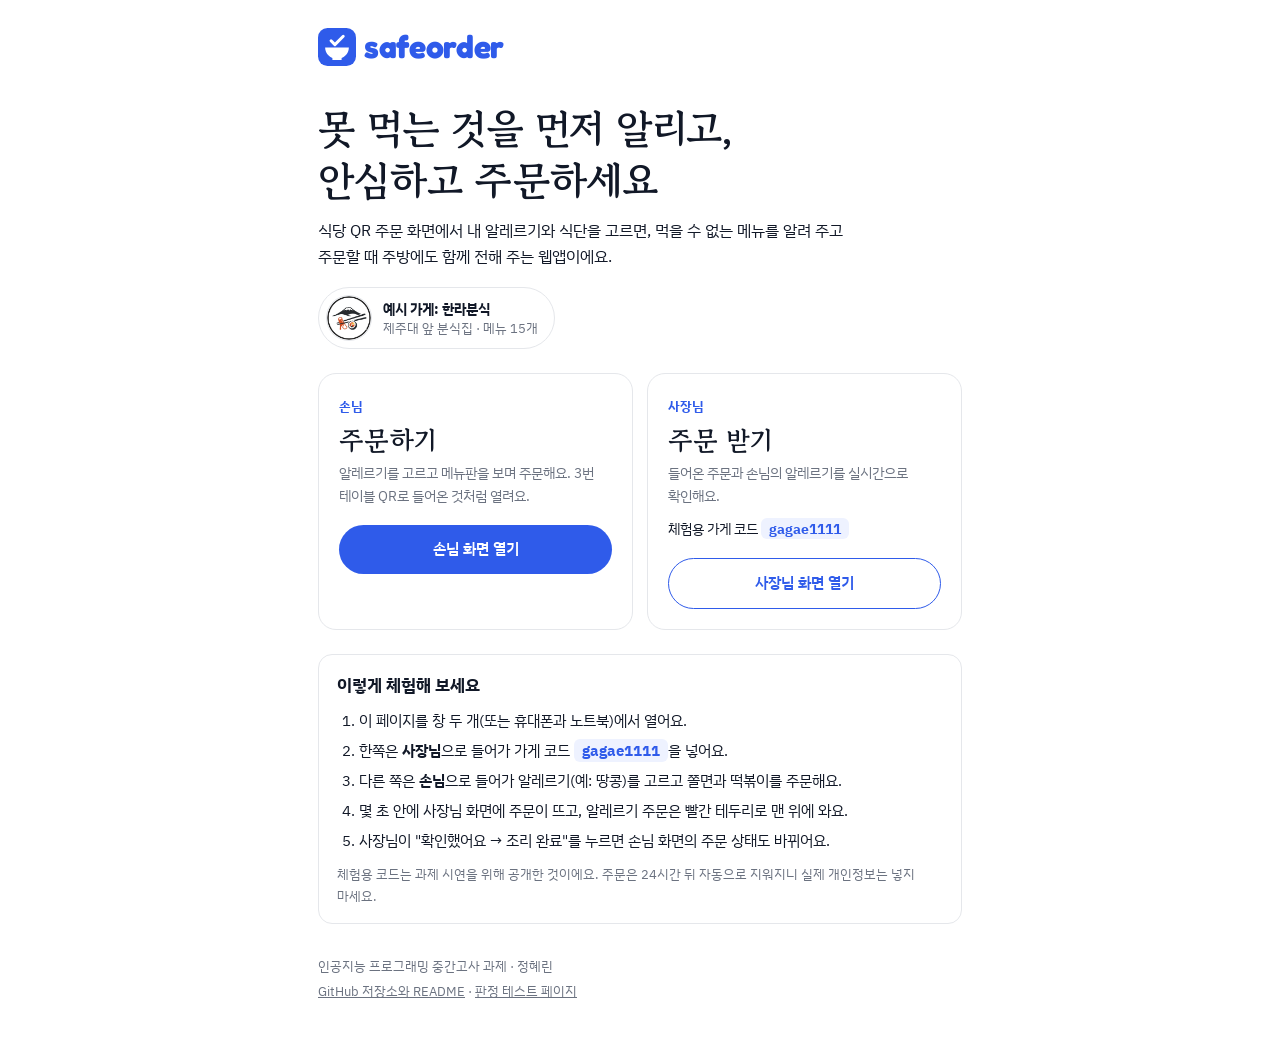
==== commit af58de6a: "style: 가게 로고 정리와 safeorder 글자 로고 - images/logo-hallabunsik.png: 로고에서 글자 부분을 빼고 그림만 원 안에 다시 배치 - inde" ====
--- a/index.html
+++ b/index.html
@@ -13,14 +13,14 @@
   </script>
   <link rel="preconnect" href="https://fonts.googleapis.com">
   <link rel="preconnect" href="https://fonts.gstatic.com" crossorigin>
-  <link rel="stylesheet" href="https://fonts.googleapis.com/css2?family=Gowun+Batang:wght@400;700&family=IBM+Plex+Sans+KR:wght@400;500;600;700&display=swap">
+  <link rel="stylesheet" href="https://fonts.googleapis.com/css2?family=Fredoka:wght@600;700&family=Gowun+Batang:wght@400;700&family=IBM+Plex+Sans+KR:wght@400;500;600;700&display=swap">
   <link rel="stylesheet" href="css/style.css">
   <link rel="stylesheet" href="css/home.css">
 </head>
 <body>
   <div class="wrap home">
     <header class="title-row">
-      <span class="brand"><img src="images/logo-safeorder.svg" alt="" width="24" height="24">SafeOrder</span>
+      <span class="brand"><img src="images/logo-safeorder.svg" alt="" width="30" height="30"><span class="wordmark">safeorder</span></span>
     </header>
 
     <section class="hero">
--- a/css/style.css
+++ b/css/style.css
@@ -70,8 +70,11 @@
 /* 머리말: 가게 간판 */
 .title-row { display: flex; justify-content: space-between; align-items: flex-start; gap: 12px; flex-wrap: wrap; }
 .title-row { align-items: center; }
-.brand { display: inline-flex; align-items: center; gap: 8px; font-size: 15px; font-weight: 700; color: var(--ink); letter-spacing: -0.01em; }
-.brand img { width: 24px; height: 24px; display: block; }
+.brand { display: inline-flex; align-items: center; gap: 8px; color: var(--ink); }
+.brand img { width: 30px; height: 30px; display: block; }
+/* 앱 이름 글자(12-12): 동글동글한 Fredoka 소문자 + 파랑. 로고 그림과 함께 한 덩어리로 보이게 */
+.wordmark { font-family: "Fredoka", var(--font-body); font-weight: 700; font-size: 25px; line-height: 1; letter-spacing: -0.01em; color: var(--accent); }
+.brand-sub { font-size: 14px; font-weight: 600; color: var(--muted); padding-left: 10px; margin-left: 2px; border-left: 1px solid var(--line); }
 a.brand { text-decoration: none; }
 /* 가게 로고(12-10): 사장님이 준 원형 로고. 다크 모드에서도 흰 원이 그대로 보이게 둠 */
 .store { display: flex; align-items: center; gap: 14px; margin-top: 18px; }
--- a/css/home.css
+++ b/css/home.css
@@ -26,3 +26,5 @@
 .try h2 { margin: 0 0 10px; font-size: 17px; }
 .try ol { margin: 0 0 12px; padding-left: 22px; display: flex; flex-direction: column; gap: 6px; font-size: 14.5px; }
 footer a { color: var(--muted); }
+.home .brand img { width: 38px; height: 38px; }
+.home .wordmark { font-size: 32px; }
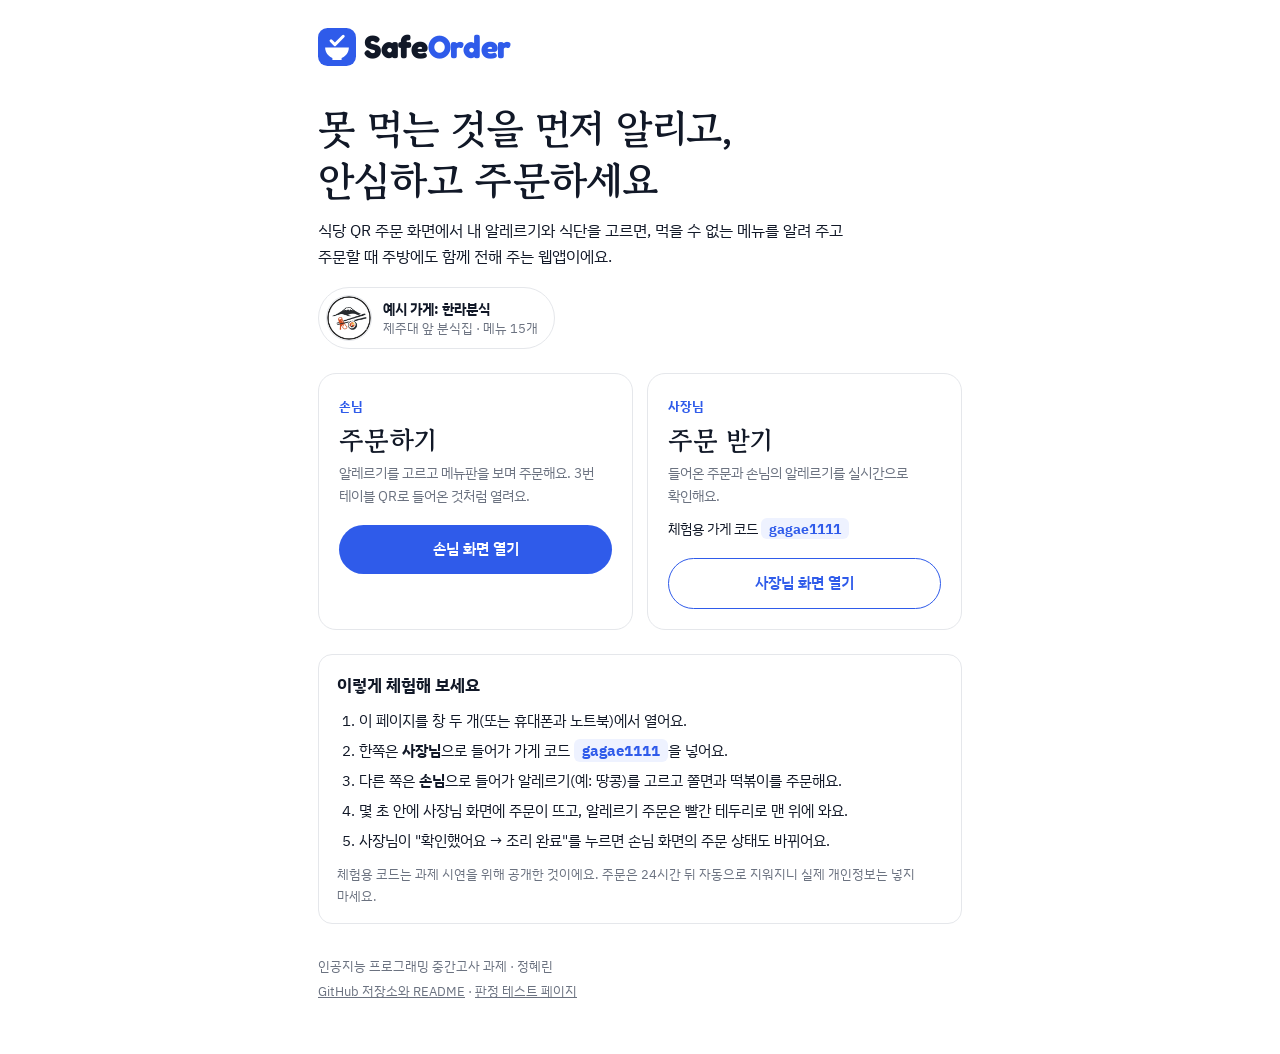
==== commit 843a3a24: "style: SafeOrder 글자 로고를 두 색으로 - index.html, order.html, owner.html, css/style.css: Fredoka 글꼴로 "Safe" ====
--- a/index.html
+++ b/index.html
@@ -20,7 +20,7 @@
 <body>
   <div class="wrap home">
     <header class="title-row">
-      <span class="brand"><img src="images/logo-safeorder.svg" alt="" width="30" height="30"><span class="wordmark">safeorder</span></span>
+      <span class="brand"><img src="images/logo-safeorder.svg" alt="" width="30" height="30"><span class="wordmark">Safe<span>Order</span></span></span>
     </header>
 
     <section class="hero">
--- a/css/style.css
+++ b/css/style.css
@@ -72,8 +72,9 @@
 .title-row { align-items: center; }
 .brand { display: inline-flex; align-items: center; gap: 8px; color: var(--ink); }
 .brand img { width: 30px; height: 30px; display: block; }
-/* 앱 이름 글자(12-12): 동글동글한 Fredoka 소문자 + 파랑. 로고 그림과 함께 한 덩어리로 보이게 */
-.wordmark { font-family: "Fredoka", var(--font-body); font-weight: 700; font-size: 25px; line-height: 1; letter-spacing: -0.01em; color: var(--accent); }
+/* 앱 이름 글자(12-12): 동글동글한 Fredoka 글꼴, "Safe"는 글자색 + "Order"는 파랑 (사용자가 시안 3번과 4번을 섞어 고름) */
+.wordmark { font-family: "Fredoka", var(--font-body); font-weight: 700; font-size: 25px; line-height: 1; letter-spacing: -0.01em; color: var(--ink); }
+.wordmark span { color: var(--accent); }
 .brand-sub { font-size: 14px; font-weight: 600; color: var(--muted); padding-left: 10px; margin-left: 2px; border-left: 1px solid var(--line); }
 a.brand { text-decoration: none; }
 /* 가게 로고(12-10): 사장님이 준 원형 로고. 다크 모드에서도 흰 원이 그대로 보이게 둠 */
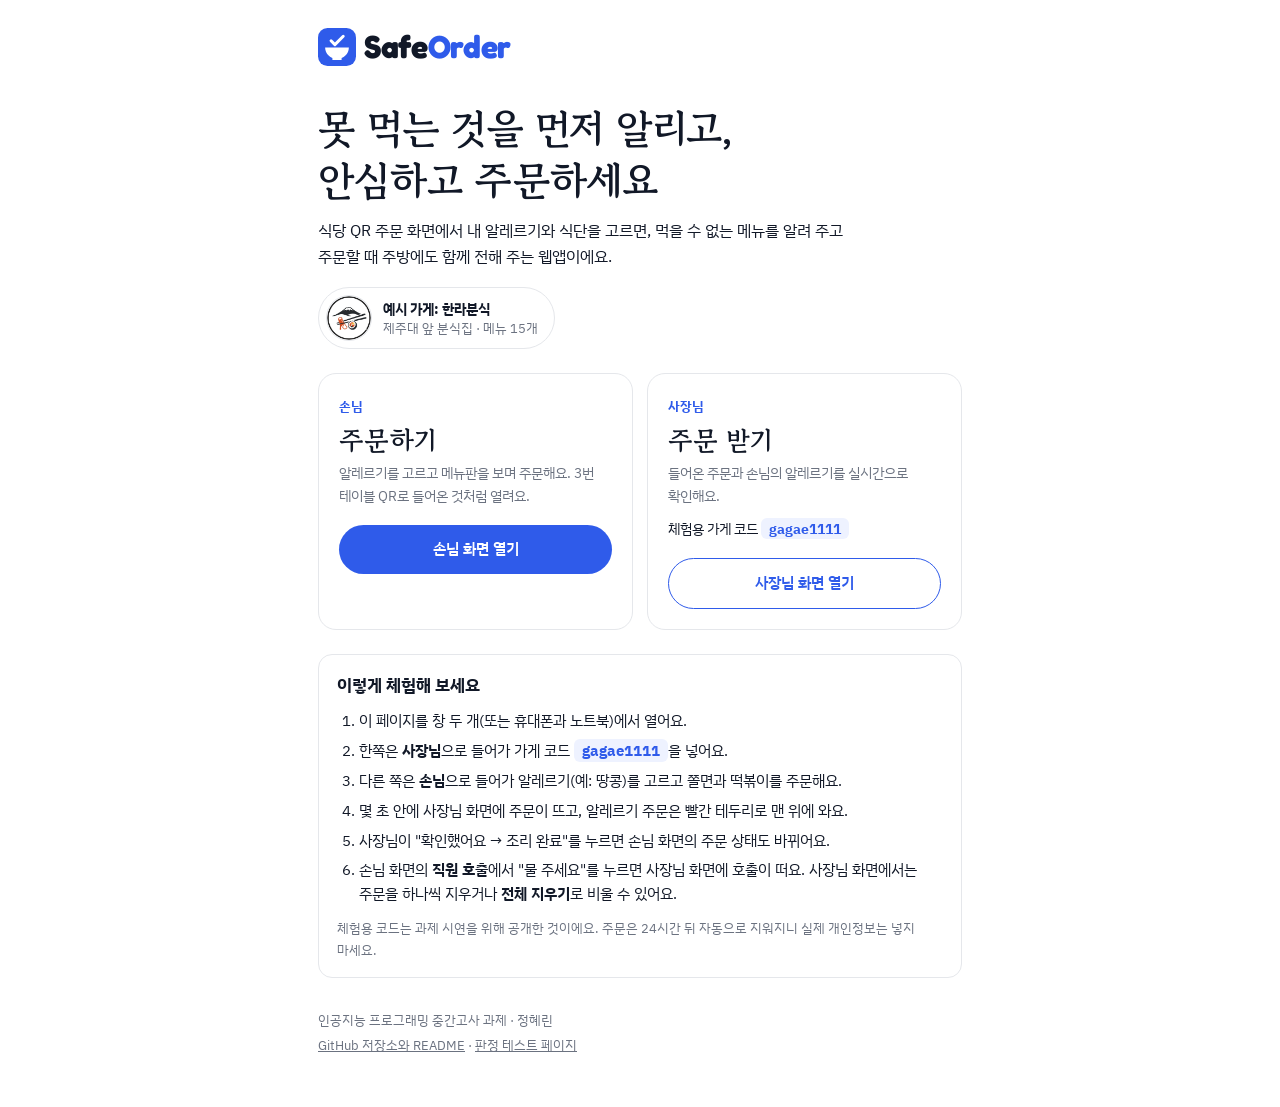
==== commit 8f4cb992: "feat: 손님 직원 호출과 사장님 주문 지우기·전체 지우기 - order.html, js/app.js, js/i18n.js, css/style.css: 직원 호출 버튼과 호출 화" ====
--- a/index.html
+++ b/index.html
@@ -56,6 +56,7 @@
         <li>다른 쪽은 <b>손님</b>으로 들어가 알레르기(예: 땅콩)를 고르고 쫄면과 떡볶이를 주문해요.</li>
         <li>몇 초 안에 사장님 화면에 주문이 뜨고, 알레르기 주문은 빨간 테두리로 맨 위에 와요.</li>
         <li>사장님이 "확인했어요 → 조리 완료"를 누르면 손님 화면의 주문 상태도 바뀌어요.</li>
+        <li>손님 화면의 <b>직원 호출</b>에서 "물 주세요"를 누르면 사장님 화면에 호출이 떠요. 사장님 화면에서는 주문을 하나씩 지우거나 <b>전체 지우기</b>로 비울 수 있어요.</li>
       </ol>
       <p class="hint">체험용 코드는 과제 시연을 위해 공개한 것이에요. 주문은 24시간 뒤 자동으로 지워지니 실제 개인정보는 넣지 마세요.</p>
     </section>
--- a/css/style.css
+++ b/css/style.css
@@ -307,3 +307,27 @@
 /* 12단계: 주문 서버 연결 안내 (Todo 12-2) */
 .server-note { margin: 0; padding: 12px 16px; border-radius: 16px; font-size: 14px; line-height: 1.55;
   color: var(--warn); background: var(--warn-soft); border: 1px solid color-mix(in srgb, var(--warn) 40%, transparent); }
+
+/* 12-13: 직원 호출 버튼과 호출 화면 */
+.call-open {
+  font: inherit; cursor: pointer; width: 100%; margin-top: 16px;
+  display: flex; align-items: center; gap: 12px; padding: 12px 16px;
+  border: 1.5px solid var(--accent); border-radius: var(--radius); background: var(--accent-soft); color: var(--accent); text-align: left;
+}
+.call-open svg { flex: none; }
+.call-open-text { flex: 1; display: flex; flex-direction: column; line-height: 1.35; }
+.call-open-text b { font-size: 16px; }
+.call-open-text span { font-size: 13px; color: var(--muted); }
+.call-open-go { font-size: 24px; line-height: 1; }
+.call-grid { display: grid; grid-template-columns: 1fr 1fr; gap: 10px; }
+.call-tile {
+  font: inherit; cursor: pointer; min-height: 96px; padding: 14px 10px;
+  display: flex; flex-direction: column; align-items: center; justify-content: center; gap: 6px;
+  border: 1.5px solid var(--line); border-radius: var(--radius); background: var(--surface); color: var(--ink); font-size: 15px; font-weight: 600;
+}
+.call-tile:hover:not(:disabled) { border-color: var(--accent); }
+.call-tile:last-child:nth-child(odd) { grid-column: 1 / -1; }
+.call-icon { font-size: 30px; line-height: 1; }
+.call-tile.sent { opacity: 0.6; cursor: default; }
+.call-sent { font-size: 12px; font-weight: 700; color: var(--accent); }
+.mo-st.deleted { background: var(--mark); color: var(--muted); }
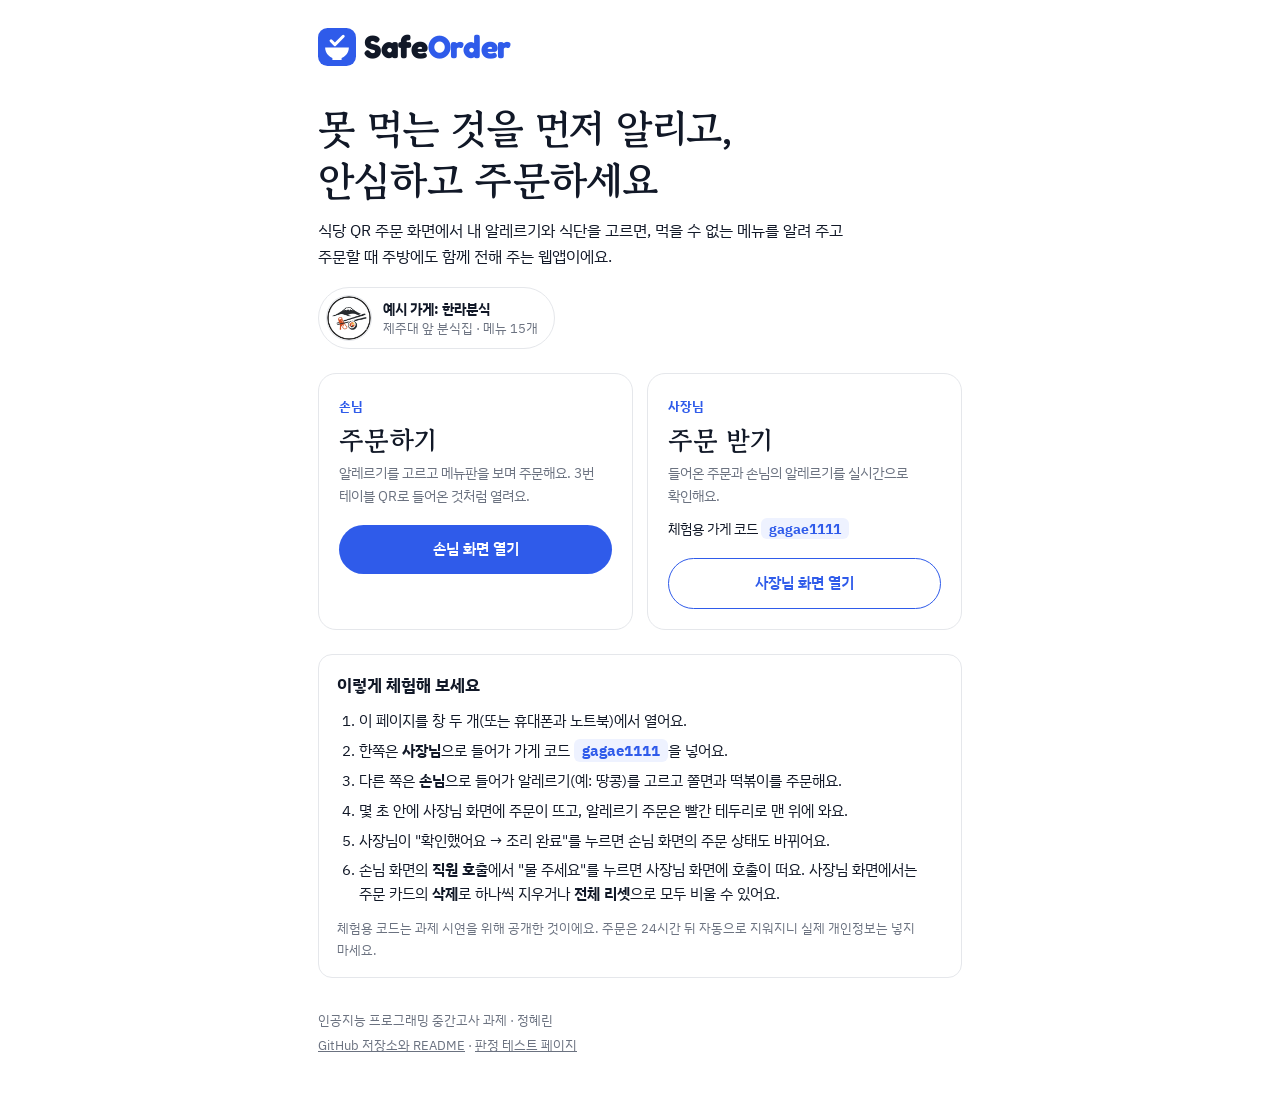
==== commit f35411f4: "fix: 주문 삭제 버튼을 잘 보이게, 전체 지우기를 전체 리셋으로 - js/owner.js, css/owner.css: 주문 카드 오른쪽 위에 빨간 "삭제" 버튼 (카드 아래 회" ====
--- a/index.html
+++ b/index.html
@@ -56,7 +56,7 @@
         <li>다른 쪽은 <b>손님</b>으로 들어가 알레르기(예: 땅콩)를 고르고 쫄면과 떡볶이를 주문해요.</li>
         <li>몇 초 안에 사장님 화면에 주문이 뜨고, 알레르기 주문은 빨간 테두리로 맨 위에 와요.</li>
         <li>사장님이 "확인했어요 → 조리 완료"를 누르면 손님 화면의 주문 상태도 바뀌어요.</li>
-        <li>손님 화면의 <b>직원 호출</b>에서 "물 주세요"를 누르면 사장님 화면에 호출이 떠요. 사장님 화면에서는 주문을 하나씩 지우거나 <b>전체 지우기</b>로 비울 수 있어요.</li>
+        <li>손님 화면의 <b>직원 호출</b>에서 "물 주세요"를 누르면 사장님 화면에 호출이 떠요. 사장님 화면에서는 주문 카드의 <b>삭제</b>로 하나씩 지우거나 <b>전체 리셋</b>으로 모두 비울 수 있어요.</li>
       </ol>
       <p class="hint">체험용 코드는 과제 시연을 위해 공개한 것이에요. 주문은 24시간 뒤 자동으로 지워지니 실제 개인정보는 넣지 마세요.</p>
     </section>
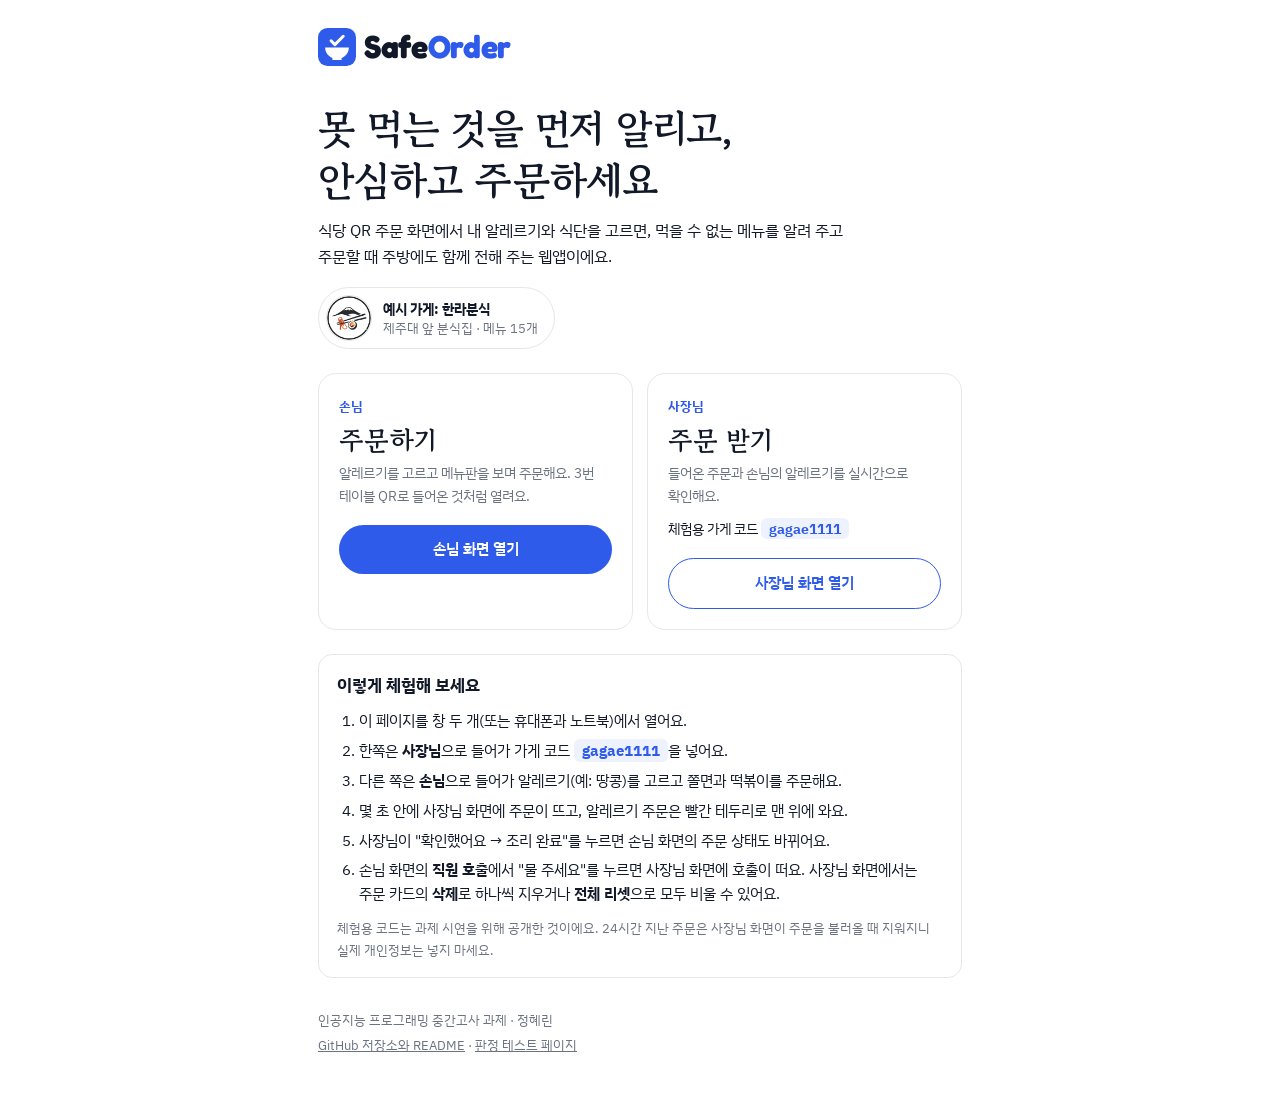
==== commit 08e7b9f5: "fix: 최종 점검 결과 반영 - 같은 기름 혼입 판정, 영어 원재료 이름, 알림음, 파일 정리 - js/matcher.js, js/menu.js: "같은 기름에서 튀겨요"를 혼입" ====
--- a/index.html
+++ b/index.html
@@ -58,7 +58,7 @@
         <li>사장님이 "확인했어요 → 조리 완료"를 누르면 손님 화면의 주문 상태도 바뀌어요.</li>
         <li>손님 화면의 <b>직원 호출</b>에서 "물 주세요"를 누르면 사장님 화면에 호출이 떠요. 사장님 화면에서는 주문 카드의 <b>삭제</b>로 하나씩 지우거나 <b>전체 리셋</b>으로 모두 비울 수 있어요.</li>
       </ol>
-      <p class="hint">체험용 코드는 과제 시연을 위해 공개한 것이에요. 주문은 24시간 뒤 자동으로 지워지니 실제 개인정보는 넣지 마세요.</p>
+      <p class="hint">체험용 코드는 과제 시연을 위해 공개한 것이에요. 24시간 지난 주문은 사장님 화면이 주문을 불러올 때 지워지니 실제 개인정보는 넣지 마세요.</p>
     </section>
 
     <footer>
--- a/css/style.css
+++ b/css/style.css
@@ -181,6 +181,10 @@
 .ingr mark { border-radius: 4px; padding: 0 3px; }
 .ingr mark.x { background: var(--bad-soft); color: var(--bad); font-weight: 600; }
 .ingr mark.w { background: var(--warn-soft); color: var(--warn); font-weight: 600; }
+/* 14-2: 영어 화면의 원재료 원문(한국어)은 작게 */
+.ingr-orig-h { margin: 6px 0 0; font-size: 12px; font-weight: 600; color: var(--muted); }
+.ingr.ingr-orig { font-size: 12.5px; color: var(--muted); line-height: 1.7; }
+.kterm-ko { font-weight: 400; color: var(--muted); font-size: 0.9em; }
 .reasons { list-style: none; margin: 0; padding: 0; display: flex; flex-direction: column; gap: 8px; }
 .reason { display: grid; grid-template-columns: 8px minmax(0, 1fr); gap: 10px; align-items: start; }
 .reason .dot { width: 8px; height: 8px; border-radius: 50%; margin-top: 8px; }
@@ -293,6 +297,8 @@
 }
 
 /* 11단계: 내 주문 상태 */
+.mo-head { display: flex; justify-content: space-between; align-items: baseline; gap: 10px; }
+.mo-head .btn.link { padding: 2px 4px; font-size: 13px; }
 .my-orders h2 { margin: 0 0 8px; font-family: var(--font-display); font-weight: 700; font-size: 19px; }
 .my-orders ul { list-style: none; margin: 0; padding: 0; display: flex; flex-direction: column; gap: 10px; }
 .mo { display: flex; justify-content: space-between; align-items: center; gap: 10px; }
@@ -331,3 +337,23 @@
 .call-tile.sent { opacity: 0.6; cursor: default; }
 .call-sent { font-size: 12px; font-weight: 700; color: var(--accent); }
 .mo-st.deleted { background: var(--mark); color: var(--muted); }
+
+/* 12-15: 가게 이름 오른쪽 자리 번호 칸 */
+.store-text { flex: 1; min-width: 0; }
+.seat { flex: none; display: flex; flex-direction: column; align-items: center; gap: 4px; }
+.seat label { font-size: 12px; font-weight: 600; color: var(--muted); }
+.seat-box { display: flex; align-items: baseline; gap: 3px; font-family: var(--font-display); font-weight: 700; font-size: 18px; }
+.seat-box input {
+  width: 58px; font-family: var(--font-display); font-weight: 700; font-size: 26px; line-height: 1.2; text-align: center;
+  padding: 4px 4px; border: 1.5px solid var(--accent); border-radius: 12px; background: var(--surface); color: var(--ink);
+  -moz-appearance: textfield; appearance: textfield;
+}
+.seat-box input::-webkit-outer-spin-button, .seat-box input::-webkit-inner-spin-button { -webkit-appearance: none; margin: 0; }
+.seat-box input::placeholder { color: var(--accent); opacity: 0.6; }
+.seat-box input.empty { border-style: dashed; background: var(--accent-soft); }
+.seat-box input.bad { border-color: var(--bad); }
+.seat-box input:focus { outline: none; box-shadow: 0 0 0 3px var(--accent-soft); }
+@media (max-width: 380px) {
+  .store-logo { width: 60px; height: 60px; }
+  .store { gap: 10px; }
+}
